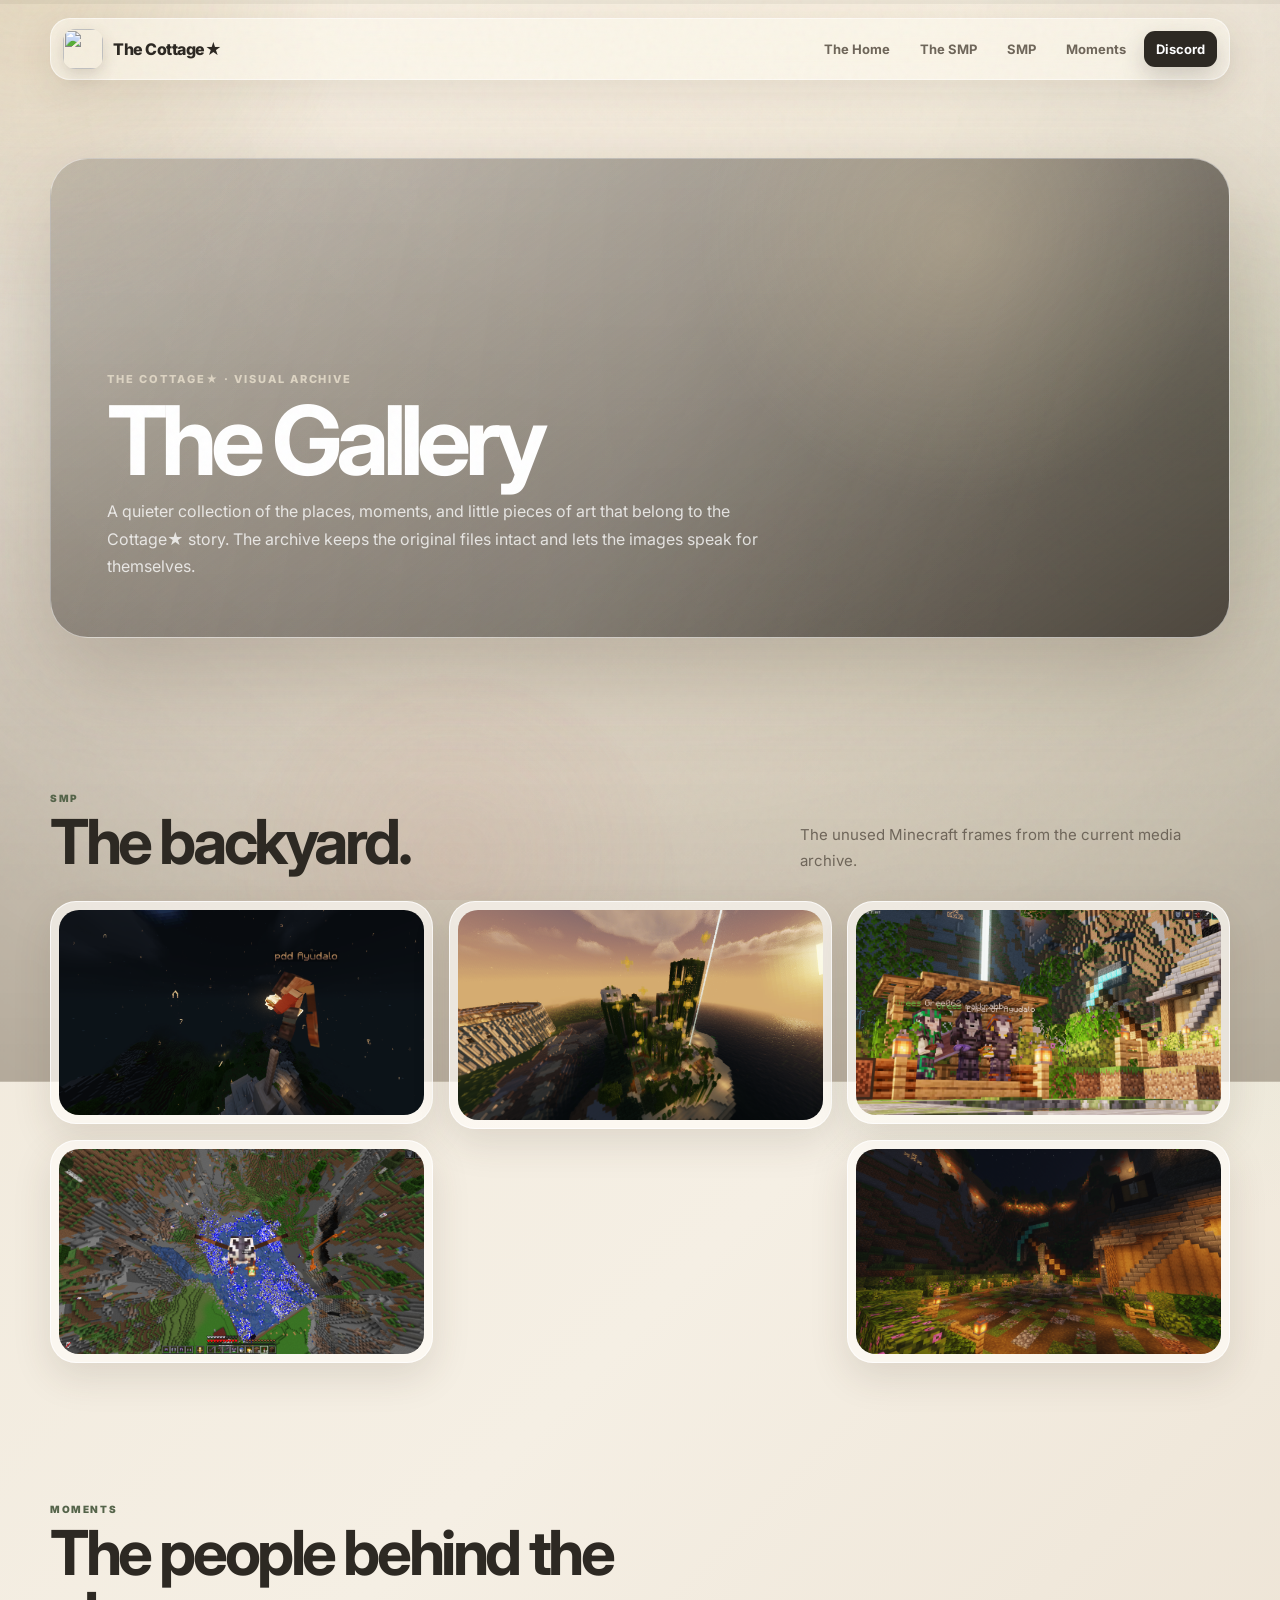
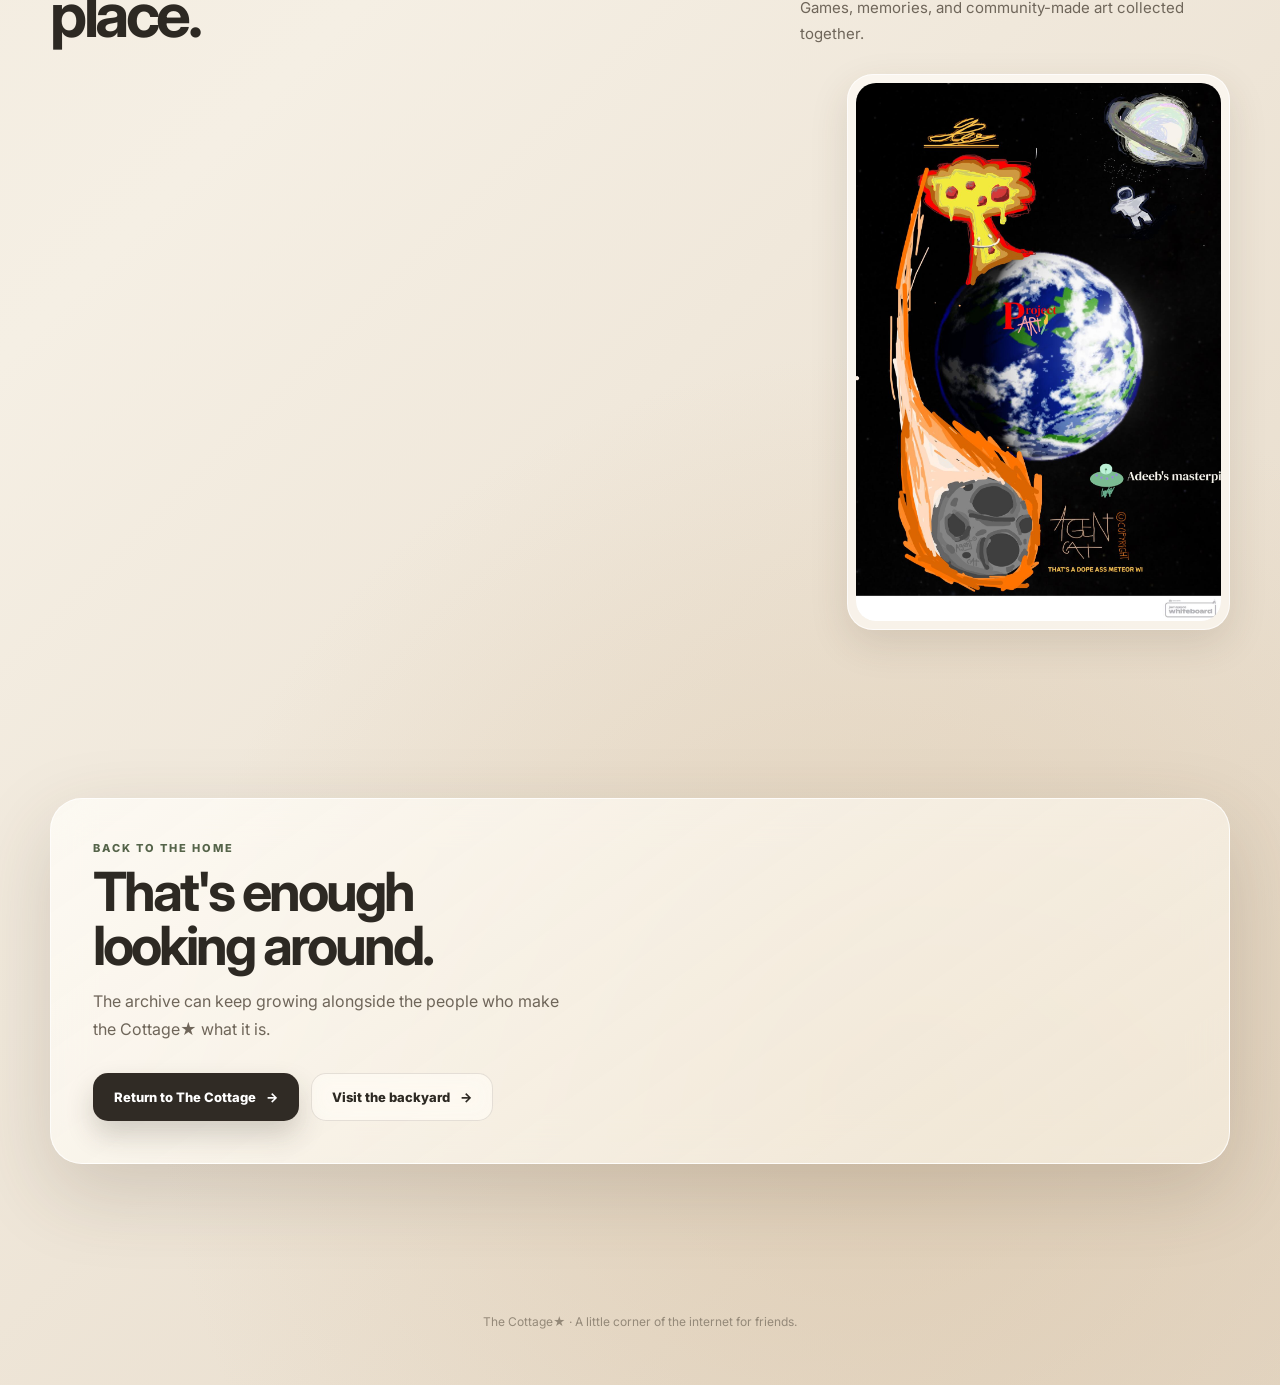
==== gallery.html @ bac999a3 "Add Cottage visual archive gallery page" ====
<!DOCTYPE html>
<html lang="en">
<head>
<meta charset="UTF-8">
<meta name="viewport" content="width=device-width, initial-scale=1.0">
<meta name="description" content="The Cottage★ Gallery — screenshots, moments, and art from the community.">
<meta name="theme-color" content="#efe7d7">
<meta property="og:title" content="The Cottage★ Gallery">
<meta property="og:description" content="A visual archive of the Cottage★ community and its backyard.">
<meta property="og:image" content="IMG_8048-modified.png">
<title>The Cottage★ — Gallery</title>
<link rel="icon" type="image/png" href="IMG_8048-modified.png">
<link rel="preconnect" href="https://fonts.googleapis.com">
<link rel="preconnect" href="https://fonts.gstatic.com" crossorigin>
<link href="https://fonts.googleapis.com/css2?family=Inter:wght@400;500;600;700;800&display=swap" rel="stylesheet">
<link rel="stylesheet" href="cottage.css">
</head>
<body>
<div class="page-bg" aria-hidden="true"></div>
<div class="orb-layer" aria-hidden="true"><div class="orb one"></div><div class="orb two"></div><div class="orb three"></div></div>
<div class="cursor-glow" aria-hidden="true"></div>
<div class="progress" aria-hidden="true"><span></span></div>

<div class="shell">
  <nav class="topnav reveal" style="--delay:40ms">
    <a class="brand-mini" href="index.html"><img src="IMG_8048-modified.png" alt=""><span>The Cottage★</span></a>
    <div class="navlinks">
      <a href="index.html">The Home</a>
      <a href="smp.html">The SMP</a>
      <a href="#smp-gallery">SMP</a>
      <a href="#moments-gallery">Moments</a>
      <a href="https://the-cottage.onrender.com/" class="nav-pill">Discord</a>
    </div>
  </nav>

  <header class="gallery-page-hero">
    <div class="gallery-page-hero-card reveal">
      <div class="eyebrow" style="color:#ddd4c3">The Cottage★ · Visual archive</div>
      <h1>The Gallery</h1>
      <p>A quieter collection of the places, moments, and little pieces of art that belong to the Cottage★ story. The archive keeps the original files intact and lets the images speak for themselves.</p>
    </div>
  </header>

  <section class="section archive-section" id="smp-gallery">
    <div class="section-head reveal">
      <div><div class="archive-kicker">SMP</div><h2>The backyard.</h2></div>
      <p class="section-intro">The unused Minecraft frames from the current media archive.</p>
    </div>
    <div class="archive-grid">
      <figure class="archive-card reveal"><img class="gallery-photo" src="Media/SMP%202.png" alt="The Cottage★ SMP — SMP 2" loading="lazy"></figure>
      <figure class="archive-card reveal"><img class="gallery-photo" src="Media/SMP%205.png" alt="The Cottage★ SMP — SMP 5" loading="lazy"></figure>
      <figure class="archive-card reveal"><img class="gallery-photo" src="Media/SMP%206.png" alt="The Cottage★ SMP — SMP 6" loading="lazy"></figure>
      <figure class="archive-card reveal"><img class="gallery-photo" src="Media/SMP%207.png" alt="The Cottage★ SMP — SMP 7" loading="lazy"></figure>
      <figure class="archive-card reveal"><img class="gallery-photo" src="Media/SMP%208.png" alt="The Cottage★ SMP — SMP 8" loading="lazy"></figure>
    </div>
  </section>

  <section class="section archive-section" id="moments-gallery">
    <div class="section-head reveal">
      <div><div class="archive-kicker">Moments</div><h2>The people behind the place.</h2></div>
      <p class="section-intro">Games, memories, and community-made art collected together.</p>
    </div>
    <div class="archive-grid">
      <figure class="archive-card reveal"><img class="gallery-photo" src="Media/Moment%201.png" alt="The Cottage★ — Moment 1" loading="lazy"></figure>
      <figure class="archive-card reveal"><img class="gallery-photo" src="Media/Roblox%20Moment%202.jpg" alt="The Cottage★ — Roblox Moment 2" loading="lazy"></figure>
      <figure class="archive-card reveal"><img class="gallery-photo" src="Media/Gartic%20Phone%20Art%201.jpg" alt="The Cottage★ — Gartic Phone Art 1" loading="lazy"></figure>
    </div>
  </section>

  <section class="section" style="padding-top:58px">
    <div class="paper invite-card reveal">
      <div class="invite-copy">
        <div class="eyebrow">Back to the home</div>
        <h2>That's enough looking around.</h2>
        <p>The archive can keep growing alongside the people who make the Cottage★ what it is.</p>
        <div class="hero-actions" style="justify-content:flex-start">
          <a class="btn primary" href="index.html">Return to The Cottage <span class="arrow">→</span></a>
          <a class="btn secondary" href="smp.html">Visit the backyard <span class="arrow">→</span></a>
        </div>
      </div>
    </div>
  </section>

  <footer class="footer">The Cottage★ · A little corner of the internet for friends.</footer>
  <div class="entrance-screen" aria-hidden="true"><div class="entrance-mark"><img src="IMG_8048-modified.png" alt=""><span>The Cottage★</span><small>come inside</small></div></div>
  <div class="offline-banner" role="status" aria-live="polite"><span class="offline-dot"></span><span>You appear to be offline. Some live pieces may be unavailable.</span></div>
</div>
<script src="cottage.js"></script>
</body>
</html>
---- cottage.css ----
/* The Cottage★ — warm visual system */
:root{
  --bg:#efe7d7;--paper:rgba(255,251,243,.78);--paper-strong:rgba(255,253,248,.92);
  --ink:#2d2923;--muted:#6f665a;--soft:#948979;--sage:#7f936f;--sage-dark:#55644a;
  --gold:#c9a968;--rose:#c78f82;--line:rgba(73,61,48,.14);
  --shadow:0 28px 80px rgba(72,57,38,.18);--shadow-soft:0 14px 38px rgba(72,57,38,.13);
  --ease:cubic-bezier(.16,1,.3,1);
}
*{box-sizing:border-box}html{scroll-behavior:smooth}
body{margin:0;min-height:100vh;overflow-x:hidden;font-family:Inter,ui-sans-serif,system-ui,-apple-system,BlinkMacSystemFont,"Segoe UI",sans-serif;color:var(--ink);
background:radial-gradient(circle at 8% 12%,rgba(255,255,255,.82),transparent 26%),radial-gradient(circle at 88% 20%,rgba(205,220,189,.58),transparent 24%),radial-gradient(circle at 70% 90%,rgba(214,191,160,.5),transparent 26%),linear-gradient(135deg,#eee6d7,#f5efe4 46%,#e4d7c5)}
body::before{content:"";position:fixed;inset:0;pointer-events:none;z-index:50;opacity:.2;background-image:url("data:image/svg+xml,%3Csvg viewBox='0 0 160 160' xmlns='http://www.w3.org/2000/svg'%3E%3Cfilter id='n'%3E%3CfeTurbulence type='fractalNoise' baseFrequency='.85' numOctaves='4' stitchTiles='stitch'/%3E%3C/filter%3E%3Crect width='100%25' height='100%25' filter='url(%23n)' opacity='.18'/%3E%3C/svg%3E");mix-blend-mode:multiply}
a{color:inherit}.page-bg{position:fixed;inset:-15%;z-index:-4;pointer-events:none;background:linear-gradient(rgba(246,240,229,.60),rgba(236,225,207,.74)),url("2C58F125-5521-4799-A848-55533DF42A82.gif") center/cover no-repeat;filter:saturate(.72) sepia(.12);transform:scale(1.08);animation:heroDrift 22s ease-in-out infinite alternate}
.page-bg::after{content:"";position:absolute;inset:0;background:radial-gradient(circle at 50% 12%,transparent 0 22%,rgba(36,30,24,.08) 52%,rgba(36,30,24,.32) 100%),linear-gradient(180deg,rgba(249,243,233,.12),rgba(215,199,176,.42))}
.orb-layer{position:fixed;inset:0;z-index:-2;pointer-events:none;overflow:hidden}.orb{position:absolute;border-radius:50%;filter:blur(2px);opacity:.46;mix-blend-mode:multiply}.orb.one{width:34rem;height:34rem;top:-14rem;left:-11rem;background:radial-gradient(circle at 38% 38%,rgba(201,169,104,.48),transparent 68%);animation:orbOne 17s ease-in-out infinite}.orb.two{width:30rem;height:30rem;right:-10rem;top:20%;background:radial-gradient(circle at 50% 50%,rgba(127,147,111,.42),transparent 69%);animation:orbTwo 20s ease-in-out infinite}.orb.three{width:28rem;height:28rem;left:18%;bottom:-14rem;background:radial-gradient(circle at 50% 40%,rgba(199,143,130,.30),transparent 70%);animation:orbThree 23s ease-in-out infinite}
.progress{position:fixed;top:0;left:0;right:0;height:4px;z-index:100;background:rgba(63,51,39,.06)}.progress span{display:block;width:0;height:100%;border-radius:999px;background:linear-gradient(90deg,var(--sage),var(--gold),var(--rose));box-shadow:0 0 18px rgba(127,147,111,.45)}
.shell{width:min(1180px,calc(100% - 36px));margin:0 auto}.topnav{position:sticky;top:14px;z-index:40;margin-top:18px;display:flex;align-items:center;justify-content:space-between;gap:16px;padding:10px 12px;border:1px solid rgba(255,255,255,.55);border-radius:20px;background:rgba(252,248,239,.62);backdrop-filter:blur(22px) saturate(1.2);box-shadow:0 12px 40px rgba(74,58,40,.11)}
.brand-mini{display:inline-flex;align-items:center;gap:10px;text-decoration:none;font-weight:800;letter-spacing:-.03em}.brand-mini img{width:40px;height:40px;border-radius:12px;object-fit:cover;box-shadow:0 6px 16px rgba(58,44,31,.16)}.navlinks{display:flex;align-items:center;gap:6px}.navlinks a{text-decoration:none;font-size:13px;font-weight:700;color:var(--muted);padding:10px 12px;border-radius:11px;transition:transform .35s var(--ease),color .35s var(--ease),background .35s var(--ease)}.navlinks a:hover{transform:translateY(-2px);color:var(--ink);background:rgba(255,255,255,.52)}.nav-pill{background:var(--ink)!important;color:#fff!important;box-shadow:0 10px 24px rgba(45,41,35,.2)}
.hero{position:relative;min-height:calc(100vh - 100px);display:grid;place-items:center;padding:88px 0 120px}.hero-inner{width:min(920px,100%);text-align:center}.hero-kicker{display:inline-flex;align-items:center;gap:8px;padding:8px 12px;border:1px solid rgba(92,75,56,.13);border-radius:999px;background:rgba(255,252,245,.48);backdrop-filter:blur(12px);color:var(--muted);font-size:11px;font-weight:800;letter-spacing:.16em;text-transform:uppercase;box-shadow:0 10px 26px rgba(80,63,44,.08)}.hero-kicker::before{content:"";width:7px;height:7px;border-radius:50%;background:var(--sage);box-shadow:0 0 0 5px rgba(127,147,111,.13),0 0 18px rgba(127,147,111,.48);animation:pulseDot 2.8s ease-in-out infinite}
.hero-logo{position:relative;width:132px;height:132px;margin:26px auto 24px}.hero-logo::before{content:"";position:absolute;inset:-18px;border-radius:42px;background:radial-gradient(circle,rgba(255,255,255,.78),rgba(255,255,255,0) 66%);animation:halo 5s ease-in-out infinite}.hero-logo img{position:relative;z-index:1;width:100%;height:100%;object-fit:cover;border-radius:34px;border:1px solid rgba(255,255,255,.8);box-shadow:0 28px 55px rgba(70,54,37,.18),0 0 60px rgba(255,255,255,.36);animation:logoBreath 5.5s ease-in-out infinite}
.hero h1{margin:0;font-size:clamp(58px,10vw,108px);line-height:.93;letter-spacing:-.075em;font-weight:800}.hero h1 span{display:inline-block;background:linear-gradient(135deg,#27231f 10%,#5f6f52 48%,#b38d55 82%);-webkit-background-clip:text;background-clip:text;color:transparent;filter:drop-shadow(0 8px 22px rgba(68,53,35,.10))}
.hero-copy{max-width:720px;margin:28px auto 0;color:var(--muted);font-size:clamp(16px,2vw,20px);line-height:1.75}.hero-copy strong{color:var(--ink)}.hero-actions{display:flex;justify-content:center;flex-wrap:wrap;gap:12px;margin-top:30px}.btn{position:relative;display:inline-flex;align-items:center;justify-content:center;gap:10px;min-height:48px;padding:0 20px;border:1px solid rgba(63,51,39,.13);border-radius:15px;text-decoration:none;font-size:13px;font-weight:800;overflow:hidden;isolation:isolate;transition:transform .42s var(--ease),box-shadow .42s var(--ease),background .42s var(--ease)}.btn::before{content:"";position:absolute;inset:-2px;z-index:-2;background:linear-gradient(110deg,transparent 18%,rgba(255,255,255,.75) 48%,transparent 76%);transform:translateX(-130%)}.btn:hover::before{animation:buttonSweep .9s var(--ease) forwards}.btn:hover{transform:translateY(-5px) rotateX(2deg);box-shadow:0 18px 36px rgba(61,48,34,.18)}.btn.primary{background:#302b25;color:#fff;box-shadow:0 14px 28px rgba(48,43,37,.20)}.btn.secondary{background:rgba(255,252,244,.58);color:var(--ink);backdrop-filter:blur(10px)}.btn .arrow{transition:transform .35s var(--ease)}.btn:hover .arrow{transform:translateX(5px)}.hero-note{margin-top:18px;font-size:12px;color:var(--soft)}
.section{position:relative;padding:110px 0}.section-head{display:flex;justify-content:space-between;gap:30px;align-items:end;margin-bottom:34px}.eyebrow{font-size:11px;letter-spacing:.18em;text-transform:uppercase;font-weight:800;color:var(--sage-dark);margin-bottom:10px}.section h2{margin:0;font-size:clamp(34px,6vw,62px);line-height:1;letter-spacing:-.055em}.section-intro{max-width:430px;color:var(--muted);line-height:1.7;font-size:15px;margin:0}
.paper{background:linear-gradient(145deg,rgba(255,253,248,.78),rgba(247,240,226,.68));border:1px solid rgba(255,255,255,.8);box-shadow:var(--shadow);backdrop-filter:blur(20px) saturate(1.08);border-radius:32px}.story-card{position:relative;padding:48px;overflow:hidden}.story-card::before{content:"";position:absolute;width:220px;height:220px;right:-90px;top:-90px;border-radius:50%;background:radial-gradient(circle,rgba(201,169,104,.24),transparent 72%);animation:storyGlow 8s ease-in-out infinite}.story-grid{display:grid;grid-template-columns:1.15fr .85fr;gap:26px;align-items:stretch}.story-copy p{color:var(--muted);font-size:16px;line-height:1.85;margin:0 0 18px}.story-copy p:last-child{margin-bottom:0}.pullquote{display:flex;align-items:flex-end;padding:28px;border-radius:24px;min-height:280px;background:linear-gradient(145deg,rgba(61,53,44,.90),rgba(86,101,73,.86));color:#fff;box-shadow:0 20px 50px rgba(50,42,33,.18);overflow:hidden;position:relative}.pullquote::before{content:"“";position:absolute;top:-28px;right:14px;font-family:Georgia,serif;font-size:190px;line-height:1;opacity:.08}.pullquote strong{display:block;max-width:360px;font-size:clamp(24px,3vw,36px);line-height:1.1;letter-spacing:-.04em}
.activity-grid{display:grid;grid-template-columns:repeat(4,1fr);gap:14px}.activity{min-height:220px;padding:24px;border-radius:24px;background:rgba(255,252,245,.58);border:1px solid rgba(255,255,255,.75);box-shadow:var(--shadow-soft);transform-style:preserve-3d;transition:transform .55s var(--ease),box-shadow .55s var(--ease),background .55s var(--ease)}.activity:hover{transform:translateY(-10px) rotateX(3deg) rotateY(-3deg);box-shadow:0 28px 55px rgba(71,56,38,.17);background:rgba(255,253,248,.82)}.activity-icon{width:46px;height:46px;display:grid;place-items:center;border-radius:15px;background:linear-gradient(145deg,#f7eee1,#dfe8d8);border:1px solid rgba(255,255,255,.8);box-shadow:0 10px 22px rgba(79,62,42,.11);font-size:18px}.activity h3{margin:24px 0 8px;font-size:18px}.activity p{margin:0;color:var(--muted);line-height:1.65;font-size:13px}
.backyard-card{position:relative;min-height:580px;padding:64px;display:grid;align-items:end;border-radius:36px;background:linear-gradient(180deg,rgba(48,43,37,.04),rgba(48,43,37,.75)),linear-gradient(120deg,rgba(255,247,233,.12),rgba(152,174,129,.26)),url("2C58F125-5521-4799-A848-55533DF42A82.gif") center/cover;border:1px solid rgba(255,255,255,.65);box-shadow:0 30px 90px rgba(57,44,31,.25);color:#fff;isolation:isolate}.backyard-card::after{content:"";position:absolute;inset:0;z-index:-1;background:radial-gradient(circle at 76% 20%,rgba(255,231,178,.36),transparent 20%),linear-gradient(180deg,transparent 15%,rgba(31,28,23,.78) 90%)}.backyard-content{max-width:680px}.backyard-badge{display:inline-block;padding:8px 11px;border-radius:999px;background:rgba(255,255,255,.13);border:1px solid rgba(255,255,255,.22);backdrop-filter:blur(10px);font-size:10px;font-weight:800;letter-spacing:.15em;text-transform:uppercase}.backyard h2{margin:18px 0 16px;color:#fff}.backyard p{margin:0;color:rgba(255,255,255,.78);max-width:650px;line-height:1.75}.backyard .btn.secondary{background:rgba(255,255,255,.12);color:#fff;border-color:rgba(255,255,255,.20)}
.invite-card{padding:42px;display:grid;grid-template-columns:.9fr 1.1fr;gap:34px;align-items:center}.invite-copy h2{margin:0 0 14px;font-size:clamp(32px,5vw,54px);letter-spacing:-.055em}.invite-copy p{margin:0;color:var(--muted);line-height:1.75}.widget-frame{padding:10px;border-radius:28px;background:rgba(49,43,36,.07);border:1px solid rgba(49,43,36,.08)}.widget-frame iframe{display:block;width:100%;height:440px;border:0;border-radius:20px}
.footer{padding:40px 0 56px;text-align:center;color:var(--soft);font-size:12px}.footer strong{color:var(--ink)}
.smp-hero{min-height:78vh;padding:86px 0 70px;display:grid;place-items:center}.smp-hero-card{position:relative;width:100%;min-height:650px;padding:62px;border-radius:40px;overflow:hidden;color:#fff;display:grid;align-items:end;background:linear-gradient(140deg,rgba(44,38,30,.18),rgba(44,38,30,.82)),url("2C58F125-5521-4799-A848-55533DF42A82.gif") center/cover;box-shadow:0 34px 100px rgba(57,44,31,.27);border:1px solid rgba(255,255,255,.50)}.smp-hero-card::before{content:"";position:absolute;inset:-30%;background:conic-gradient(from 0deg,transparent,rgba(255,255,255,.12),transparent 24%,rgba(198,169,109,.12),transparent 44%);animation:slowSpin 24s linear infinite}.smp-hero-card>*{position:relative}.smp-hero-title{max-width:760px}.smp-hero-title .eyebrow{color:#ddd4c3}.smp-hero-title h1{font-size:clamp(54px,9vw,104px);line-height:.92;letter-spacing:-.07em;margin:0 0 20px}.smp-hero-title p{max-width:650px;color:rgba(255,255,255,.80);font-size:17px;line-height:1.72;margin:0}.smp-facts{display:grid;grid-template-columns:repeat(4,1fr);gap:12px;margin-top:26px}.fact{padding:17px;border-radius:18px;background:rgba(255,255,255,.10);border:1px solid rgba(255,255,255,.16);backdrop-filter:blur(12px)}.fact span{display:block;color:rgba(255,255,255,.60);font-size:10px;text-transform:uppercase;letter-spacing:.12em;font-weight:800;margin-bottom:7px}.fact strong{font-size:13px}
.feature-showcase{display:grid;grid-template-columns:repeat(12,1fr);gap:14px}.feature-card{position:relative;min-height:210px;padding:24px;border-radius:24px;background:linear-gradient(145deg,rgba(255,253,248,.74),rgba(246,237,222,.58));border:1px solid rgba(255,255,255,.82);box-shadow:var(--shadow-soft);overflow:hidden;transition:transform .55s var(--ease),box-shadow .55s var(--ease),background .55s var(--ease)}.feature-card:nth-child(1),.feature-card:nth-child(6),.feature-card:nth-child(11){grid-column:span 7}.feature-card:nth-child(2),.feature-card:nth-child(3),.feature-card:nth-child(4),.feature-card:nth-child(5),.feature-card:nth-child(7),.feature-card:nth-child(8),.feature-card:nth-child(9),.feature-card:nth-child(10),.feature-card:nth-child(12),.feature-card:nth-child(13),.feature-card:nth-child(14),.feature-card:nth-child(15),.feature-card:nth-child(16){grid-column:span 5}.feature-card:hover{transform:translateY(-8px) scale(1.012);box-shadow:0 24px 60px rgba(71,56,38,.15);background:rgba(255,253,249,.90)}.feature-card::after{content:"";position:absolute;width:130px;height:130px;right:-42px;bottom:-48px;border-radius:50%;background:radial-gradient(circle,rgba(127,147,111,.18),transparent 70%);transition:transform .7s var(--ease)}.feature-card:hover::after{transform:scale(1.45)}.feature-card .tag{display:inline-flex;padding:6px 8px;border-radius:999px;background:rgba(127,147,111,.10);color:var(--sage-dark);font-size:9px;letter-spacing:.13em;text-transform:uppercase;font-weight:800}.feature-card h3{margin:18px 0 8px;font-size:19px}.feature-card p{margin:0;color:var(--muted);line-height:1.7;font-size:13px}.feature-card p+p{margin-top:10px}.code{display:inline-block;padding:4px 7px;border-radius:7px;background:rgba(48,43,37,.07);color:var(--ink);font-family:ui-monospace,SFMono-Regular,Consolas,monospace;font-size:11px}
.rules{padding:42px}.rules-list{display:grid;grid-template-columns:1fr 1fr;gap:12px;margin-top:24px}.rule{padding:20px;border-radius:20px;background:rgba(255,252,245,.52);border:1px solid rgba(255,255,255,.72)}.rule strong{display:block;font-size:14px;margin-bottom:8px}.rule p{margin:0;color:var(--muted);font-size:13px;line-height:1.7}.notice{padding:18px 20px;margin-top:20px;border-radius:18px;color:var(--muted);background:rgba(127,147,111,.08);border:1px solid rgba(127,147,111,.13);line-height:1.7;font-size:13px}
.reveal{opacity:0;transform:translateY(40px) scale(.985);transition:opacity .9s var(--ease),transform .9s var(--ease);transition-delay:var(--delay,0ms)}.reveal.in{opacity:1;transform:none}.reveal-left{opacity:0;transform:translateX(-44px);transition:opacity .9s var(--ease),transform .9s var(--ease);transition-delay:var(--delay,0ms)}.reveal-left.in{opacity:1;transform:none}.reveal-right{opacity:0;transform:translateX(44px);transition:opacity .9s var(--ease),transform .9s var(--ease);transition-delay:var(--delay,0ms)}.reveal-right.in{opacity:1;transform:none}
[data-tilt]{transform-style:preserve-3d;will-change:transform}[data-tilt]>*{transform:translateZ(18px)}.cursor-glow{position:fixed;left:0;top:0;width:280px;height:280px;margin:-140px 0 0 -140px;border-radius:50%;pointer-events:none;z-index:60;opacity:0;background:radial-gradient(circle,rgba(255,255,255,.34),rgba(255,255,255,0) 70%);mix-blend-mode:screen;transition:opacity .3s ease}.cursor-glow.on{opacity:.75}
@keyframes heroDrift{from{transform:scale(1.08) translate3d(-.8%,0,0)}to{transform:scale(1.12) translate3d(.8%,-.8%,0)}}@keyframes orbOne{0%,100%{transform:translate3d(0,0,0)}50%{transform:translate3d(60px,35px,0) scale(1.08)}}@keyframes orbTwo{0%,100%{transform:translate3d(0,0,0)}50%{transform:translate3d(-45px,-30px,0) scale(1.05)}}@keyframes orbThree{0%,100%{transform:translate3d(0,0,0)}50%{transform:translate3d(35px,-50px,0) scale(1.06)}}@keyframes pulseDot{0%,100%{box-shadow:0 0 0 5px rgba(127,147,111,.13),0 0 16px rgba(127,147,111,.40)}50%{box-shadow:0 0 0 9px rgba(127,147,111,.07),0 0 28px rgba(127,147,111,.58)}}@keyframes halo{0%,100%{transform:scale(.95);opacity:.65}50%{transform:scale(1.12);opacity:1}}@keyframes logoBreath{0%,100%{transform:translateY(0) rotate(-1deg)}50%{transform:translateY(-8px) rotate(1deg)}}@keyframes buttonSweep{to{transform:translateX(340%)}}@keyframes storyGlow{0%,100%{transform:scale(1);opacity:.65}50%{transform:scale(1.24);opacity:1}}@keyframes slowSpin{to{transform:rotate(360deg)}}
@media(max-width:980px){.activity-grid{grid-template-columns:1fr 1fr}.story-grid,.invite-card{grid-template-columns:1fr}.feature-card:nth-child(n){grid-column:span 6}}
@media(max-width:700px){.shell{width:min(100% - 22px,1180px)}.topnav{top:8px;border-radius:16px}.navlinks a:not(.nav-pill){display:none}.hero{min-height:auto;padding:76px 0 90px}.hero h1{font-size:clamp(52px,16vw,82px)}.hero-logo{width:106px;height:106px}.section{padding:78px 0}.section-head{display:block}.section-intro{margin-top:14px}.story-card,.backyard-card,.invite-card,.rules{padding:26px}.activity-grid{grid-template-columns:1fr}.activity{min-height:180px}.backyard-card{min-height:520px}.smp-hero{padding:46px 0}.smp-hero-card{min-height:570px;padding:28px}.smp-facts{grid-template-columns:1fr 1fr}.feature-card:nth-child(n){grid-column:span 12}.rules-list{grid-template-columns:1fr}.widget-frame iframe{height:480px}.cursor-glow{display:none}}
@media(prefers-reduced-motion:reduce){html{scroll-behavior:auto}*,*::before,*::after{animation-duration:.01ms!important;animation-iteration-count:1!important;transition-duration:.01ms!important}.reveal,.reveal-left,.reveal-right{opacity:1;transform:none}}


/* Deeper Home section */
.home-section{padding-top:120px;padding-bottom:70px}
.story-deep{padding:52px;overflow:hidden}
.story-copy-deep{position:relative;z-index:2}
.story-label{display:inline-flex;align-items:center;gap:10px;margin-bottom:18px;color:var(--sage-dark);font-size:11px;font-weight:800;letter-spacing:.16em;text-transform:uppercase}
.story-label::before{content:"";width:28px;height:1px;background:linear-gradient(90deg,var(--gold),transparent)}
.story-copy-deep p{max-width:680px}
.story-emphasis{
  margin-top:30px;padding:20px 22px;border-left:2px solid var(--gold);
  background:linear-gradient(90deg,rgba(201,169,104,.10),transparent);
  border-radius:0 16px 16px 0;
}
.story-emphasis span{display:block;color:var(--soft);font-size:9px;font-weight:800;letter-spacing:.16em;margin-bottom:7px}
.story-emphasis strong{display:block;font-size:clamp(19px,2.5vw,28px);line-height:1.2;letter-spacing:-.03em}

.home-map{
  position:relative;min-height:430px;border-radius:30px;overflow:hidden;
  background:radial-gradient(circle at 50% 50%,rgba(255,255,255,.78),rgba(239,231,215,.24) 48%,rgba(127,147,111,.08) 100%);
  border:1px solid rgba(255,255,255,.74);
  box-shadow:inset 0 0 70px rgba(127,147,111,.06);
}
.home-map::before{
  content:"";position:absolute;inset:18px;border-radius:24px;
  border:1px dashed rgba(91,77,59,.10);
  animation:mapPulse 5.5s ease-in-out infinite;
}
.home-map-ring{position:absolute;left:50%;top:50%;border:1px solid rgba(127,147,111,.18);border-radius:50%;transform:translate(-50%,-50%)}
.ring-one{width:210px;height:210px;animation:ringSpin 18s linear infinite}
.ring-two{width:320px;height:320px;border-color:rgba(201,169,104,.16);animation:ringSpinReverse 26s linear infinite}
.home-core,.home-node{
  position:absolute;display:grid;place-items:center;text-align:center;border-radius:50%;
  border:1px solid rgba(255,255,255,.85);backdrop-filter:blur(12px);
  box-shadow:0 18px 38px rgba(71,56,38,.12);
}
.home-core{left:50%;top:50%;width:142px;height:142px;transform:translate(-50%,-50%);background:linear-gradient(145deg,rgba(61,53,44,.94),rgba(86,101,73,.90));color:#fff;z-index:3;animation:coreFloat 5s ease-in-out infinite}
.home-core span{font-size:16px;font-weight:800;letter-spacing:-.03em}.home-core small,.home-node small{font-size:9px;letter-spacing:.10em;text-transform:uppercase;opacity:.68}
.home-node{width:102px;height:102px;padding:12px;z-index:4;background:rgba(255,253,248,.80);color:var(--ink);animation:nodeFloat 5.5s ease-in-out infinite}
.home-node span{font-size:12px;font-weight:800}.home-node small{color:var(--soft)}
.node-people{left:9%;top:19%;animation-delay:-1.2s}.node-friends{right:9%;top:20%;animation-delay:-2.8s}.node-shared{left:50%;bottom:6%;transform:translateX(-50%);animation-delay:-4s}
.home-orbit-dot{position:absolute;left:50%;top:8%;width:8px;height:8px;border-radius:50%;background:var(--gold);box-shadow:0 0 0 7px rgba(201,169,104,.10),0 0 22px rgba(201,169,104,.45);animation:orbitDot 12s linear infinite;transform-origin:0 208px}

.home-transition{
  position:relative;height:170px;display:flex;align-items:center;justify-content:center;
  overflow:hidden;
}
.transition-line{
  position:absolute;left:10%;right:10%;top:50%;height:1px;
  background:linear-gradient(90deg,transparent,rgba(127,147,111,.0) 12%,rgba(127,147,111,.38) 45%,rgba(201,169,104,.38) 55%,transparent 88%);
  transform:scaleX(.15);transform-origin:center;opacity:.0;
  transition:transform 1.4s var(--ease),opacity 1.1s var(--ease);
}
.home-transition.in .transition-line{transform:scaleX(1);opacity:1}
.transition-dot{position:absolute;top:calc(50% - 4px);width:8px;height:8px;border-radius:50%;background:var(--sage);opacity:.0;box-shadow:0 0 0 6px rgba(127,147,111,.10)}
.home-transition.in .transition-dot{animation:transitionDot 1.8s var(--ease) forwards}
.dot-a{left:25%;animation-delay:.15s}.dot-b{left:50%;background:var(--gold);animation-delay:.35s}.dot-c{left:75%;background:var(--rose);animation-delay:.55s}
.transition-label{
  position:relative;padding:9px 14px;border-radius:999px;
  background:rgba(255,252,245,.68);border:1px solid rgba(255,255,255,.74);
  backdrop-filter:blur(12px);color:var(--soft);font-size:10px;font-weight:800;letter-spacing:.10em;text-transform:uppercase;
  opacity:0;transform:translateY(10px) scale(.96);transition:opacity .8s var(--ease) .7s,transform .8s var(--ease) .7s;
}
.home-transition.in .transition-label{opacity:1;transform:none}

.life-section{padding-top:70px}

@keyframes mapPulse{0%,100%{opacity:.45;transform:scale(.985)}50%{opacity:1;transform:scale(1)}}
@keyframes ringSpin{to{transform:translate(-50%,-50%) rotate(360deg)}}
@keyframes ringSpinReverse{to{transform:translate(-50%,-50%) rotate(-360deg)}}
@keyframes coreFloat{0%,100%{transform:translate(-50%,-50%) translateY(0)}50%{transform:translate(-50%,-50%) translateY(-7px)}}
@keyframes nodeFloat{0%,100%{translate:0 0}50%{translate:0 -8px}}
@keyframes orbitDot{from{transform:rotate(0deg) translateY(0)}to{transform:rotate(360deg) translateY(0)}}
@keyframes transitionDot{0%{opacity:0;transform:scale(.4)}40%,80%{opacity:1;transform:scale(1)}100%{opacity:0;transform:scale(.65)}}

@media(max-width:980px){
  .story-deep{padding:36px}.home-map{min-height:360px}
}
@media(max-width:700px){
  .home-section{padding-bottom:30px}.story-deep{padding:24px}.home-map{min-height:340px;margin-top:8px}
  .node-people{left:5%;top:14%}.node-friends{right:5%;top:14%}.node-shared{bottom:5%}
  .home-core{width:122px;height:122px}.ring-one{width:180px;height:180px}.ring-two{width:270px;height:270px}
  .home-transition{height:130px}.transition-line{left:4%;right:4%}.transition-label{font-size:8px;letter-spacing:.07em;text-align:center}
}


/* Feature directory */
.feature-directory{display:grid;gap:34px}
.feature-group{
  padding:28px;border-radius:30px;
  background:rgba(255,252,245,.38);
  border:1px solid rgba(255,255,255,.56);
  box-shadow:0 18px 50px rgba(72,57,38,.08);
  overflow:hidden;
}
.feature-group-head{display:flex;align-items:flex-start;gap:16px;margin-bottom:20px}
.feature-group-index{
  display:grid;place-items:center;flex:0 0 42px;width:42px;height:42px;border-radius:14px;
  background:linear-gradient(145deg,rgba(127,147,111,.16),rgba(201,169,104,.13));
  color:var(--sage-dark);font-size:11px;font-weight:900;letter-spacing:.08em;
  border:1px solid rgba(255,255,255,.72);
}
.feature-group-kicker{color:var(--sage-dark);font-size:10px;font-weight:900;letter-spacing:.15em;text-transform:uppercase;margin-bottom:4px}
.feature-group-head h3{margin:0;font-size:22px;letter-spacing:-.03em}
.feature-group .feature-showcase{grid-template-columns:repeat(12,1fr)}
.feature-group .feature-card{grid-column:span 6!important;min-height:190px}
.feature-group .feature-card:only-child{grid-column:span 12!important}
.feature-group .feature-card:nth-child(3):last-child{grid-column:span 6!important}
.bot-section{padding-top:70px}
.bot-showcase{
  position:relative;padding:36px;overflow:hidden;
  background:linear-gradient(145deg,rgba(255,253,248,.84),rgba(239,232,217,.70));
}
.bot-showcase::before{
  content:"";position:absolute;width:340px;height:340px;right:-130px;top:-160px;border-radius:50%;
  background:radial-gradient(circle,rgba(127,147,111,.20),transparent 70%);
  animation:storyGlow 9s ease-in-out infinite;
}
.bot-intro{position:relative;z-index:2;display:flex;align-items:center;gap:20px;margin-bottom:28px}
.bot-avatar{
  flex:0 0 72px;width:72px;height:72px;display:grid;place-items:center;border-radius:22px;
  background:linear-gradient(145deg,#302b25,#647457);color:#fff;font-size:28px;font-weight:900;
  box-shadow:0 18px 34px rgba(52,44,36,.18);animation:botFloat 5s ease-in-out infinite;
}
.bot-status{font-size:9px;font-weight:900;letter-spacing:.16em;color:var(--sage-dark);margin-bottom:7px}
.bot-intro h3{margin:0 0 7px;font-size:clamp(22px,3vw,32px);letter-spacing:-.04em}
.bot-intro p{margin:0;color:var(--muted);font-size:14px;line-height:1.7;max-width:720px}
.bot-feature-grid{position:relative;z-index:2;display:grid;grid-template-columns:repeat(5,1fr);gap:12px}
.bot-feature{
  min-height:190px;padding:20px;border-radius:20px;
  background:rgba(255,252,245,.56);border:1px solid rgba(255,255,255,.76);
  box-shadow:var(--shadow-soft);transition:transform .5s var(--ease),background .5s var(--ease),box-shadow .5s var(--ease)
}
.bot-feature:hover{transform:translateY(-8px);background:rgba(255,253,249,.88);box-shadow:0 24px 50px rgba(72,57,38,.14)}
.bot-command{display:inline-flex;padding:6px 8px;border-radius:8px;background:rgba(45,41,35,.07);font:800 10px ui-monospace,SFMono-Regular,Consolas,monospace;color:var(--ink)}
.bot-feature h4{margin:18px 0 7px;font-size:15px}.bot-feature p{margin:0;color:var(--muted);font-size:12.5px;line-height:1.65}
.backyard-card{overflow:hidden;clip-path:inset(0 round 36px)}
@keyframes botFloat{0%,100%{transform:translateY(0) rotate(-1deg)}50%{transform:translateY(-6px) rotate(1deg)}}
@media(max-width:980px){.bot-feature-grid{grid-template-columns:1fr 1fr}.feature-group .feature-card{grid-column:span 12!important}}
@media(max-width:700px){.bot-showcase{padding:24px}.bot-intro{align-items:flex-start}.bot-avatar{flex-basis:58px;width:58px;height:58px;border-radius:18px}.bot-feature-grid{grid-template-columns:1fr}.feature-group{padding:20px}.feature-group-head h3{font-size:19px}.backyard-card{clip-path:inset(0 round 28px)}}


/* Smoother motion pass */
:root{--motion-spring:cubic-bezier(.12,.88,.24,1);--motion-soft:cubic-bezier(.22,1,.36,1)}
html{scroll-padding-top:100px}
.reveal,.reveal-left,.reveal-right{
  filter:blur(8px);
  will-change:transform,opacity,filter;
}
.reveal.in,.reveal-left.in,.reveal-right.in{
  filter:blur(0);
}
.topnav{
  transition:background .6s var(--motion-soft),box-shadow .6s var(--motion-soft),transform .6s var(--motion-soft),border-color .6s var(--motion-soft);
}
.topnav.scrolled{
  background:rgba(255,250,241,.82);
  border-color:rgba(255,255,255,.9);
  box-shadow:0 18px 50px rgba(74,58,40,.16);
  transform:translateY(-2px);
}
.section-head .eyebrow{
  position:relative;
}
.section-head .eyebrow::after{
  content:"";
  display:block;
  width:0;
  height:1px;
  margin-top:7px;
  background:linear-gradient(90deg,var(--gold),transparent);
  transition:width .9s var(--motion-spring);
}
.section-head.in .eyebrow::after{width:54px}
.story-card,.activity,.bot-showcase,.backyard-card,.invite-card,.feature-group,.paper{
  transition:box-shadow .8s var(--motion-soft),border-color .8s var(--motion-soft),background .8s var(--motion-soft);
}
.story-card::after,.bot-showcase::after,.backyard-card::before,.invite-card::after{
  content:"";
  position:absolute;
  inset:0;
  pointer-events:none;
  border-radius:inherit;
  background:linear-gradient(110deg,transparent 0 42%,rgba(255,255,255,.24) 50%,transparent 58%);
  transform:translateX(-130%);
  opacity:.5;
}
.story-card:hover::after,.bot-showcase:hover::after,.invite-card:hover::after{
  animation:surfaceSweep 1.4s var(--motion-soft) forwards;
}
.activity::before,.bot-feature::before,.feature-card::before{
  content:"";
  position:absolute;
  inset:-1px;
  border-radius:inherit;
  pointer-events:none;
  background:linear-gradient(135deg,rgba(255,255,255,.55),transparent 30%,transparent 70%,rgba(127,147,111,.16));
  opacity:0;
  transition:opacity .5s ease;
}
.activity:hover::before,.bot-feature:hover::before,.feature-card:hover::before{opacity:1}
.bot-public-grid{grid-template-columns:repeat(2,minmax(0,1fr))}
.bot-feature{
  position:relative;
  overflow:hidden;
  transform:translateZ(0);
}
.bot-command{
  transition:transform .45s var(--motion-spring),background .45s var(--motion-spring),box-shadow .45s var(--motion-spring);
}
.bot-feature:hover .bot-command{
  transform:translateY(-2px) scale(1.04);
  background:rgba(127,147,111,.13);
  box-shadow:0 8px 18px rgba(72,57,38,.08);
}
.backyard-card{
  isolation:isolate;
}
.backyard-card::before{
  z-index:-1;
  background:
    radial-gradient(circle at 72% 24%,rgba(255,229,178,.22),transparent 18%),
    linear-gradient(110deg,transparent 15%,rgba(255,255,255,.10) 48%,transparent 68%);
  transform:translateX(-120%);
  animation:backyardSheen 12s ease-in-out infinite;
}
.backyard-content > *{
  transition:transform .8s var(--motion-spring),opacity .8s var(--motion-soft);
}
.backyard-card:hover .backyard-badge{transform:translateY(-4px)}
.backyard-card:hover h2{transform:translateY(-6px)}
.backyard-card:hover p{transform:translateY(-3px)}
.smp-hero-card{
  transform:translateZ(0);
  transition:transform 1s var(--motion-soft),box-shadow 1s var(--motion-soft);
}
.smp-hero-card:hover{
  transform:scale(1.008);
  box-shadow:0 42px 120px rgba(57,44,31,.31);
}
.feature-group{
  transform:translateZ(0);
  transition:transform .7s var(--motion-soft),box-shadow .7s var(--motion-soft),background .7s var(--motion-soft);
}
.feature-group:hover{
  transform:translateY(-3px);
  box-shadow:0 26px 60px rgba(72,57,38,.11);
}
.feature-group-index{
  transition:transform .6s var(--motion-spring),box-shadow .6s var(--motion-spring);
}
.feature-group:hover .feature-group-index{
  transform:rotate(6deg) scale(1.06);
  box-shadow:0 10px 22px rgba(72,57,38,.10);
}
.home-map-ring{will-change:transform}
.home-core,.home-node{transition:box-shadow .6s var(--motion-soft),background .6s var(--motion-soft)}
.home-map:hover .home-core{box-shadow:0 22px 48px rgba(71,56,38,.20)}
.home-map:hover .home-node{box-shadow:0 22px 44px rgba(71,56,38,.17)}
.home-map:hover .ring-one{animation-duration:10s}
.home-map:hover .ring-two{animation-duration:16s}
.transition-label{box-shadow:0 10px 28px rgba(72,57,38,.07)}
.footer{transition:opacity .7s ease,transform .7s var(--motion-soft)}
@keyframes surfaceSweep{to{transform:translateX(130%)}}
@keyframes backyardSheen{0%,62%,100%{transform:translateX(-120%);opacity:0}68%{opacity:1}86%{transform:translateX(120%);opacity:.7}90%{opacity:0}}
@media(max-width:700px){
  .topnav.scrolled{transform:none}
  .bot-public-grid{grid-template-columns:1fr}
}
@media(prefers-reduced-motion:reduce){
  .topnav.scrolled{transform:none}
  .story-card::after,.bot-showcase::after,.invite-card::after,.backyard-card::before{animation:none!important}
}


/* Cottage rooms / discovery / media / live states */
.cottage-rooms-section,.moments-section,.journal-section,.live-section{padding-top:88px}
.room-map{position:relative;padding:34px;overflow:hidden}
.room-map::before{content:"";position:absolute;inset:-30%;background:radial-gradient(circle at 70% 30%,rgba(127,147,111,.12),transparent 30%),radial-gradient(circle at 20% 80%,rgba(201,169,104,.10),transparent 28%);animation:roomBreath 11s ease-in-out infinite;pointer-events:none}
.room-map-intro,.room-map-grid,.room-detail{position:relative;z-index:1}
.room-map-intro{max-width:650px;margin-bottom:24px}
.room-map-kicker{display:block;color:var(--sage-dark);font-size:9px;font-weight:900;letter-spacing:.18em;margin-bottom:7px}
.room-map-intro strong{display:block;font-size:clamp(24px,4vw,40px);letter-spacing:-.045em}
.room-map-intro p{margin:8px 0 0;color:var(--muted);line-height:1.7;font-size:13px}
.room-map-grid{display:grid;grid-template-columns:repeat(4,1fr);gap:12px}
.room-card{position:relative;min-height:190px;padding:20px;text-align:left;border:1px solid rgba(255,255,255,.74);border-radius:24px;background:rgba(255,252,245,.48);color:var(--ink);cursor:pointer;box-shadow:var(--shadow-soft);transition:transform .6s var(--motion-spring),background .5s var(--motion-soft),box-shadow .6s var(--motion-soft),border-color .5s ease}
.room-card:hover{transform:translateY(-8px) rotate(-.5deg);background:rgba(255,253,249,.84);box-shadow:0 26px 55px rgba(72,57,38,.15)}
.room-card.active{background:linear-gradient(145deg,rgba(61,53,44,.95),rgba(86,101,73,.92));color:#fff;box-shadow:0 28px 70px rgba(61,53,44,.22);transform:translateY(-5px)}
.room-number{position:absolute;top:16px;right:17px;font:800 9px ui-monospace,SFMono-Regular,Consolas,monospace;opacity:.55}
.room-symbol{display:grid;place-items:center;width:48px;height:48px;border-radius:16px;background:rgba(255,255,255,.52);font-size:23px;margin-bottom:42px;transition:transform .5s var(--motion-spring)}
.room-card.active .room-symbol{background:rgba(255,255,255,.13)}
.room-card:hover .room-symbol{transform:rotate(8deg) scale(1.06)}
.room-card strong{display:block;font-size:16px;letter-spacing:-.03em}.room-card small{display:block;margin-top:5px;font-size:10px;opacity:.62}
.room-detail{margin-top:14px;padding:24px;border-radius:22px;background:rgba(255,253,248,.54);border:1px solid rgba(255,255,255,.68);min-height:150px}
.room-detail-label{font-size:9px;font-weight:900;letter-spacing:.16em;color:var(--sage-dark)}
.room-detail h3{margin:10px 0 6px;font-size:22px;letter-spacing:-.03em}.room-detail p{margin:0;max-width:700px;color:var(--muted);font-size:13px;line-height:1.7}.room-detail-link{display:inline-block;margin-top:12px;color:var(--sage-dark);font-size:11px;font-weight:800;text-decoration:none}
.moment-strip{display:grid;grid-template-columns:1.25fr 1fr 1fr;gap:14px}
.moment-frame{margin:0}.moment-placeholder{min-height:270px;border-radius:28px;padding:24px;display:flex;flex-direction:column;justify-content:flex-end;background:linear-gradient(145deg,rgba(65,56,47,.94),rgba(127,147,111,.72));color:#fff;box-shadow:var(--shadow);position:relative;overflow:hidden}
.moment-placeholder::before{content:"";position:absolute;inset:0;background:linear-gradient(120deg,transparent 20%,rgba(255,255,255,.15) 50%,transparent 75%);transform:translateX(-120%);animation:placeholderSweep 8s ease-in-out infinite}
.moment-placeholder span{font:800 10px ui-monospace,SFMono-Regular,Consolas,monospace;opacity:.55}.moment-placeholder strong{font-size:22px;letter-spacing:-.04em;margin-top:8px}.moment-placeholder small{margin-top:7px;opacity:.68;font-size:10px}.moment-placeholder code{font-family:ui-monospace,SFMono-Regular,Consolas,monospace}
.moment-frame figcaption,.smp-shot figcaption{padding:10px 4px 0;color:var(--muted);font-size:11px}
.journal-line{padding:30px 34px;position:relative;overflow:hidden}
.journal-line::before{content:"";position:absolute;left:51px;top:34px;bottom:34px;width:1px;background:linear-gradient(var(--gold),rgba(127,147,111,.08));}
.journal-entry{display:grid;grid-template-columns:54px 1fr;gap:20px;padding:16px 0;position:relative}.journal-entry>span{font:900 9px ui-monospace,SFMono-Regular,Consolas,monospace;color:var(--sage-dark);padding-top:5px}.journal-entry>div{padding-bottom:14px;border-bottom:1px solid rgba(73,61,48,.08)}.journal-entry:last-child>div{border-bottom:0}.journal-entry h3{margin:0 0 5px;font-size:17px}.journal-entry p{margin:0;color:var(--muted);font-size:13px;line-height:1.7}
.live-panel{position:relative;display:flex;align-items:center;justify-content:space-between;gap:30px;padding:34px;overflow:hidden}.live-copy{position:relative;z-index:2}.live-copy h2{margin:5px 0 8px;font-size:clamp(25px,4vw,40px);letter-spacing:-.045em}.live-message{margin:0;color:var(--muted);font-size:13px}.live-meta{display:flex;align-items:center;gap:8px;margin-top:15px;font-size:10px;color:var(--soft)}.live-dot{width:8px;height:8px;border-radius:50%;background:var(--sage);box-shadow:0 0 0 6px rgba(127,147,111,.11);animation:pulseDot 2.2s ease-in-out infinite}.live-state{font-weight:900;color:var(--sage-dark);letter-spacing:.06em;text-transform:uppercase}.live-orbit{width:160px;height:160px;position:relative;flex:0 0 160px;display:grid;place-items:center;border-radius:50%;border:1px solid rgba(127,147,111,.16);box-shadow:inset 0 0 40px rgba(127,147,111,.06)}.live-orbit::before,.live-orbit::after{content:"";position:absolute;border:1px solid rgba(201,169,104,.18);border-radius:50%}.live-orbit::before{inset:18px}.live-orbit::after{inset:40px}.live-orbit span{position:absolute;width:6px;height:6px;border-radius:50%;background:var(--gold);animation:liveOrbit 8s linear infinite;transform-origin:80px 0}.live-orbit span:nth-child(2){animation-duration:11s;animation-direction:reverse;background:var(--sage)}.live-orbit span:nth-child(3){animation-duration:14s;background:var(--rose)}.live-orbit strong{font-size:11px;letter-spacing:.18em}.live-note{margin:10px 4px 0;color:var(--soft);font-size:10px;line-height:1.6}
.smp-gallery{display:grid;grid-template-columns:1.35fr 1fr;gap:16px}.smp-shot{margin:0;position:relative;min-height:300px;border-radius:28px;overflow:hidden;background:rgba(255,252,245,.45);border:1px solid rgba(255,255,255,.7);box-shadow:var(--shadow-soft)}.smp-shot-wide{grid-row:span 2;min-height:620px}.smp-shot img{width:100%;height:100%;object-fit:cover;display:block;transition:transform 1.2s var(--motion-soft),filter 1s var(--motion-soft)}.smp-shot:hover img{transform:scale(1.045);filter:saturate(1.04)}.smp-shot-placeholder{position:absolute;inset:0;display:flex;flex-direction:column;justify-content:flex-end;padding:24px;background:linear-gradient(145deg,#4b4035,#7f936f);color:#fff}.smp-shot:not(.missing) .smp-shot-placeholder{display:none}.smp-shot-placeholder span{font:800 10px ui-monospace,SFMono-Regular,Consolas,monospace;opacity:.55}.smp-shot-placeholder strong{font-size:20px;margin-top:8px}.smp-shot-placeholder small{font-size:10px;opacity:.7;margin-top:5px}.smp-shot figcaption{position:absolute;left:18px;bottom:16px;color:#fff;background:rgba(32,28,24,.58);padding:7px 10px;border-radius:999px;backdrop-filter:blur(10px)}
.bot-mood{display:flex;align-items:center;gap:8px;margin-top:10px;color:var(--soft);font-size:10px}.bot-mood span{width:6px;height:6px;border-radius:50%;background:var(--sage);box-shadow:0 0 0 5px rgba(127,147,111,.09);animation:pulseDot 2.5s ease-in-out infinite}.bot-avatar img{width:46px;height:46px;object-fit:contain;border-radius:14px;filter:drop-shadow(0 6px 10px rgba(0,0,0,.16))}
.entrance-screen{position:fixed;inset:0;z-index:200;background:#2d2923;display:grid;place-items:center;pointer-events:none;opacity:1;animation:entranceOut 1.1s var(--motion-soft) 1.1s forwards}.entrance-mark{display:grid;place-items:center;color:#fff;text-align:center;transform:translateY(10px);opacity:0;animation:entranceMark .8s var(--motion-soft) .12s forwards}.entrance-mark img{width:76px;height:76px;border-radius:22px;box-shadow:0 18px 50px rgba(0,0,0,.28)}.entrance-mark span{margin-top:15px;font-size:20px;font-weight:800;letter-spacing:-.04em}.entrance-mark small{margin-top:6px;color:rgba(255,255,255,.52);font-size:9px;letter-spacing:.18em;text-transform:uppercase}
.offline-banner{position:fixed;left:50%;bottom:18px;z-index:120;display:flex;align-items:center;gap:8px;padding:10px 13px;border-radius:999px;background:rgba(45,41,35,.9);color:#fff;font-size:10px;box-shadow:0 16px 40px rgba(45,41,35,.22);opacity:0;transform:translate(-50%,14px);pointer-events:none;transition:opacity .5s var(--motion-soft),transform .5s var(--motion-soft)}body.is-offline .offline-banner{opacity:1;transform:translate(-50%,0)}.offline-dot{width:7px;height:7px;border-radius:50%;background:var(--rose)}
@keyframes roomBreath{0%,100%{transform:scale(.92) rotate(0);opacity:.5}50%{transform:scale(1.08) rotate(7deg);opacity:1}}@keyframes placeholderSweep{0%,65%,100%{transform:translateX(-120%);opacity:0}72%{opacity:1}90%{transform:translateX(120%);opacity:.5}}@keyframes liveOrbit{to{transform:rotate(360deg)}}@keyframes entranceMark{to{opacity:1;transform:none}}@keyframes entranceOut{0%,72%{opacity:1}100%{opacity:0}}
@media(max-width:980px){.room-map-grid{grid-template-columns:1fr 1fr}.moment-strip{grid-template-columns:1fr 1fr}.moment-frame:first-child{grid-column:span 2}.smp-gallery{grid-template-columns:1fr 1fr}.smp-shot-wide{grid-row:auto;min-height:420px;grid-column:span 2}.live-panel{padding:28px}.live-orbit{width:130px;height:130px;flex-basis:130px}}
@media(max-width:700px){.room-map{padding:24px}.room-map-grid{grid-template-columns:1fr}.room-card{min-height:150px}.moment-strip{grid-template-columns:1fr}.moment-frame:first-child{grid-column:auto}.moment-placeholder{min-height:220px}.journal-line{padding:22px}.journal-line::before{left:39px}.journal-entry{grid-template-columns:42px 1fr;gap:13px}.live-panel{padding:24px;align-items:flex-start}.live-orbit{width:92px;height:92px;flex-basis:92px}.live-orbit span{transform-origin:46px 0}.smp-gallery{grid-template-columns:1fr}.smp-shot-wide{grid-column:auto;min-height:360px}.smp-shot{min-height:260px}}
@media(prefers-reduced-motion:reduce){.entrance-screen{display:none}.live-orbit span,.room-map::before,.moment-placeholder::before{animation:none}.live-dot,.bot-mood span{animation:none}}

/* Expanded Cottage history timeline */
.journal-entry > div p + p{margin-top:10px}
.journal-entry em{color:var(--ink);font-style:normal;font-weight:700}
.journal-featured,.journal-cottage,.journal-now{padding-top:22px;padding-bottom:22px}
.journal-featured{background:linear-gradient(90deg,rgba(127,147,111,.07),transparent 72%);border-radius:18px;padding-left:14px;padding-right:14px}
.journal-turn{background:linear-gradient(90deg,rgba(199,143,130,.06),transparent 72%);border-radius:18px;padding-left:14px;padding-right:14px}
.journal-cottage{background:linear-gradient(90deg,rgba(201,169,104,.09),transparent 72%);border-radius:18px;padding-left:14px;padding-right:14px}
.journal-now{background:linear-gradient(90deg,rgba(127,147,111,.10),transparent 72%);border-radius:18px;padding-left:14px;padding-right:14px}
.journal-entry h3{transition:transform .5s var(--motion-spring)}
.journal-entry:hover h3{transform:translateX(3px)}
@media(max-width:700px){
  .journal-featured,.journal-turn,.journal-cottage,.journal-now{padding-left:10px;padding-right:10px}
  .journal-entry>span{font-size:8px;line-height:1.25}
}

/* Timeline label and media fixes */
.journal-line::before{left:39px;z-index:0}
.journal-entry{grid-template-columns:78px 1fr;align-items:start}
.journal-entry>span{
  position:relative;z-index:2;
  display:inline-flex;align-items:center;justify-content:flex-start;
  width:max-content;max-width:100%;
  padding:5px 8px;
  border-radius:999px;
  background:rgba(239,231,215,.92);
  box-shadow:0 4px 14px rgba(72,57,38,.06);
  font-size:9px;line-height:1.15;
  white-space:nowrap;
}
.journal-entry>div{position:relative;z-index:1}
.moment-frame{overflow:hidden}
.moment-image{
  display:block;width:100%;height:100%;min-height:270px;
  object-fit:cover;border-radius:28px;
  box-shadow:var(--shadow);
  transition:transform 1.1s var(--motion-soft),filter 1s var(--motion-soft);
}
.moment-frame:hover .moment-image{transform:scale(1.035);filter:saturate(1.04)}
.moment-frame figcaption{position:relative}
@media(max-width:700px){
  .journal-line::before{left:34px}
  .journal-entry{grid-template-columns:70px 1fr;gap:13px}
  .journal-entry>span{font-size:8px;padding:5px 6px}
  .moment-image{min-height:220px;border-radius:24px}
}


/* Cinematic Cottage★ lightbox */
.gallery-image, .moment-image, .smp-shot img{
  cursor:zoom-in;
  touch-action:manipulation;
}
.lightbox-open{overflow:hidden!important}
.cottage-lightbox{
  position:fixed;inset:0;z-index:500;visibility:hidden;opacity:0;pointer-events:none;
  transition:opacity .45s var(--motion-soft),visibility 0s linear .55s;
}
.cottage-lightbox.is-open{visibility:visible;opacity:1;pointer-events:auto;transition-delay:0s}
.lightbox-backdrop{
  position:absolute;inset:0;
  background:
    radial-gradient(circle at 50% 42%,rgba(114,132,95,.15),transparent 34%),
    radial-gradient(circle at 18% 12%,rgba(201,169,104,.11),transparent 25%),
    rgba(22,19,16,.80);
  backdrop-filter:blur(18px) saturate(.82);
}
.lightbox-ambient{position:absolute;inset:0;overflow:hidden;pointer-events:none}
.lightbox-ambient span{position:absolute;border-radius:50%;filter:blur(30px);opacity:.22}
.lightbox-ambient span:nth-child(1){width:28vw;height:28vw;left:-8vw;top:8vh;background:var(--gold);animation:lightboxFloatA 10s ease-in-out infinite}
.lightbox-ambient span:nth-child(2){width:24vw;height:24vw;right:-6vw;top:42vh;background:var(--sage);animation:lightboxFloatB 12s ease-in-out infinite}
.lightbox-ambient span:nth-child(3){width:20vw;height:20vw;left:36vw;bottom:-8vw;background:var(--rose);animation:lightboxFloatC 14s ease-in-out infinite}
.lightbox-shell{position:absolute;inset:0}
.lightbox-stage{position:absolute;inset:0;overflow:hidden}
.lightbox-image-wrap{
  position:absolute;
  overflow:hidden;
  border:1px solid rgba(255,255,255,.64);
  background:#181512;
  box-shadow:0 44px 120px rgba(0,0,0,.34),0 0 0 1px rgba(255,255,255,.06);
  will-change:transform,width,height,opacity;
  transform-origin:top left;
}
.lightbox-image{
  display:block;width:100%;height:100%;object-fit:contain;background:#181512;
  user-select:none;-webkit-user-drag:none;
}
.lightbox-image-sheen{
  position:absolute;inset:-20%;
  pointer-events:none;
  background:linear-gradient(115deg,transparent 36%,rgba(255,255,255,.16) 49%,transparent 62%);
  transform:translateX(-120%) rotate(7deg);
  opacity:.65;
}
.cottage-lightbox.is-opening .lightbox-image-sheen{animation:lightboxSheen 1.1s .12s var(--motion-soft) forwards}
.lightbox-meta{
  position:absolute;left:50%;bottom:34px;transform:translateX(-50%);
  width:min(92vw,920px);
  display:flex;align-items:center;justify-content:space-between;gap:18px;
  padding:10px 14px;border-radius:999px;
  background:rgba(31,27,23,.62);border:1px solid rgba(255,255,255,.12);
  color:#fff;backdrop-filter:blur(16px);
  box-shadow:0 18px 46px rgba(0,0,0,.22);
  opacity:0;translate:0 10px;
  transition:opacity .5s var(--motion-soft) .18s,translate .6s var(--motion-soft) .18s;
  pointer-events:none;
}
.cottage-lightbox.is-open .lightbox-meta{opacity:1;translate:0 0}
.lightbox-counter{font:800 10px ui-monospace,SFMono-Regular,Consolas,monospace;letter-spacing:.12em;opacity:.58}
.lightbox-caption{font-size:12px;line-height:1.4;text-align:right}
.lightbox-close,.lightbox-nav{
  position:absolute;z-index:3;display:grid;place-items:center;
  border:1px solid rgba(255,255,255,.15);color:#fff;
  background:rgba(30,26,22,.46);backdrop-filter:blur(14px);
  box-shadow:0 18px 40px rgba(0,0,0,.18);
  cursor:pointer;
  transition:transform .4s var(--motion-soft),background .4s var(--motion-soft),border-color .4s ease,opacity .4s ease;
}
.lightbox-close{top:22px;right:22px;width:48px;height:48px;border-radius:16px;font-size:27px;line-height:1;font-weight:300}
.lightbox-close:hover{transform:translateY(-3px) rotate(4deg);background:rgba(255,255,255,.12);border-color:rgba(255,255,255,.28)}
.lightbox-nav{top:50%;width:54px;height:76px;border-radius:20px;font-family:Georgia,serif;font-size:46px;font-weight:300;line-height:1;transform:translateY(-50%)}
.lightbox-prev{left:22px}.lightbox-next{right:22px}
.lightbox-nav:hover{transform:translateY(-50%) scale(1.06);background:rgba(255,255,255,.12);border-color:rgba(255,255,255,.28)}
.lightbox-nav:disabled{opacity:.25;cursor:default}
.lightbox-nav:disabled:hover{transform:translateY(-50%)}
.lightbox-image-wrap.is-dragging{transform:translate3d(var(--drag-x),0,0)!important;transition:none}
@keyframes lightboxSheen{to{transform:translateX(120%) rotate(7deg);opacity:0}}
@keyframes lightboxFloatA{0%,100%{transform:translate3d(0,0,0)}50%{transform:translate3d(5vw,3vh,0)}}
@keyframes lightboxFloatB{0%,100%{transform:translate3d(0,0,0)}50%{transform:translate3d(-4vw,-2vh,0)}}
@keyframes lightboxFloatC{0%,100%{transform:translate3d(0,0,0)}50%{transform:translate3d(2vw,-3vh,0)}}
@media(max-width:700px){
  .lightbox-backdrop{backdrop-filter:blur(10px) saturate(.82)}
  .lightbox-close{top:14px;right:14px;width:44px;height:44px;border-radius:14px}
  .lightbox-nav{top:auto;bottom:82px;width:46px;height:48px;border-radius:15px;font-size:36px;transform:none}
  .lightbox-nav:hover{transform:translateY(-2px) scale(1.04)}
  .lightbox-prev{left:14px}.lightbox-next{right:14px}
  .lightbox-meta{bottom:18px;width:calc(100% - 28px);padding:9px 12px;gap:10px}
  .lightbox-caption{font-size:10px}
  .lightbox-counter{font-size:9px}
}
@media(prefers-reduced-motion:reduce){
  .cottage-lightbox{transition:none}
  .lightbox-backdrop{backdrop-filter:none}
  .lightbox-ambient span{animation:none}
  .lightbox-meta{transition:none}
  .cottage-lightbox.is-opening .lightbox-image-sheen{animation:none}
}


/* Preserve native gallery proportions without forced cropping */
.moment-strip{
  align-items:start;
}
.moment-frame{
  min-height:0;
  height:auto;
  border-radius:28px;
  background:rgba(38,33,28,.06);
  border:1px solid rgba(255,255,255,.68);
  box-shadow:var(--shadow);
  overflow:hidden;
}
.moment-image{
  display:block;
  width:100%;
  height:auto;
  min-height:0;
  object-fit:initial;
  object-position:center;
  background:rgba(40,35,30,.04);
  border-radius:28px;
}
.smp-gallery{
  align-items:start;
}
.smp-shot{
  height:auto;
  min-height:0;
  border-radius:28px;
  background:rgba(40,35,30,.06);
  overflow:hidden;
}
.smp-shot-wide{
  height:auto;
  min-height:0;
  grid-row:auto;
}
.smp-shot img{
  display:block;
  width:100%;
  height:auto;
  min-height:0;
  object-fit:initial;
  object-position:center;
  background:rgba(40,35,30,.04);
}
.lightbox-image-wrap{
  transform:none;
}
.lightbox-image{
  display:block;
  width:100%;
  height:100%;
  object-fit:contain;
  object-position:center;
}
@media(max-width:700px){
  .moment-frame{border-radius:24px}
  .moment-image{border-radius:24px}
  .smp-shot{border-radius:24px}
}

/* Final timeline alignment + bottom-centered gallery captions */
.journal-line{
  padding:34px;
}
.journal-line::before{
  left:89px;
  top:44px;
  bottom:44px;
}
.journal-entry{
  position:relative;
  display:grid;
  grid-template-columns:86px minmax(0,1fr);
  gap:24px;
  align-items:start;
  padding:22px 0;
  min-height:0;
}
.journal-entry::before{
  content:"";
  position:absolute;
  left:83px;
  top:31px;
  width:12px;
  height:12px;
  border-radius:50%;
  background:var(--paper-strong);
  border:3px solid var(--sage);
  box-shadow:0 0 0 5px rgba(127,147,111,.10),0 6px 14px rgba(72,57,38,.12);
  z-index:3;
}
.journal-entry>span{
  position:relative;
  z-index:4;
  display:flex;
  align-items:center;
  justify-content:center;
  justify-self:start;
  width:76px;
  max-width:76px;
  min-height:26px;
  margin:0;
  padding:5px 7px;
  border-radius:999px;
  background:rgba(239,231,215,.97);
  border:1px solid rgba(255,255,255,.74);
  box-shadow:0 5px 16px rgba(72,57,38,.07);
  color:var(--sage-dark);
  font:900 9px/1.15 ui-monospace,SFMono-Regular,Consolas,monospace;
  letter-spacing:.04em;
  text-align:center;
  white-space:normal;
}
.journal-entry>div{
  position:relative;
  z-index:2;
  min-width:0;
  padding:0 0 22px;
  border-bottom:1px solid rgba(73,61,48,.10);
}
.journal-entry:last-child>div{border-bottom:0;padding-bottom:0}
.journal-entry h3{margin:0 0 8px}
.journal-entry>div p+p{margin-top:11px}
.journal-recruitment{background:linear-gradient(90deg,rgba(127,147,111,.055),transparent 76%);border-radius:18px}
.journal-featured{background:linear-gradient(90deg,rgba(127,147,111,.07),transparent 76%);border-radius:18px}
.journal-turn{background:linear-gradient(90deg,rgba(199,143,130,.055),transparent 76%);border-radius:18px}
.journal-cottage{background:linear-gradient(90deg,rgba(201,169,104,.08),transparent 76%);border-radius:18px}
.journal-now{background:linear-gradient(90deg,rgba(127,147,111,.08),transparent 76%);border-radius:18px}

.moment-frame,
.smp-shot{position:relative}
.moment-frame figcaption,
.smp-shot figcaption{
  position:absolute;
  left:50%;
  top:auto;
  bottom:16px;
  right:auto;
  transform:translateX(-50%);
  width:max-content;
  max-width:78%;
  padding:9px 14px;
  border-radius:999px;
  background:rgba(32,28,24,.68);
  border:1px solid rgba(255,255,255,.18);
  color:#fff;
  text-align:center;
  font-size:11px;
  line-height:1.35;
  box-shadow:0 14px 34px rgba(0,0,0,.18);
  backdrop-filter:blur(12px);
  z-index:3;
  pointer-events:none;
  transition:transform .55s var(--motion-soft),background .45s ease;
}
.moment-frame:hover figcaption,
.smp-shot:hover figcaption{
  transform:translateX(-50%) scale(1.035);
  background:rgba(32,28,24,.75);
}
.bot-public-grid{grid-template-columns:repeat(3,minmax(0,1fr))}
.bot-feature:nth-child(3){grid-column:span 1}

@media(max-width:980px){
  .bot-public-grid{grid-template-columns:repeat(2,minmax(0,1fr))}
}
@media(max-width:700px){
  .journal-line{padding:26px 18px}
  .journal-line::before{left:72px;top:36px;bottom:36px}
  .journal-entry{
    grid-template-columns:68px minmax(0,1fr);
    gap:18px;
    padding:20px 0;
  }
  .journal-entry::before{
    left:66px;
    top:29px;
    width:11px;
    height:11px;
  }
  .journal-entry>span{
    width:58px;
    max-width:58px;
    min-height:24px;
    padding:4px 5px;
    font-size:7.5px;
  }
  .journal-entry>div{padding-bottom:18px}
  .moment-frame figcaption,
  .smp-shot figcaption{
    bottom:12px;
    max-width:82%;
    padding:8px 11px;
    font-size:10px;
  }
  .bot-public-grid{grid-template-columns:1fr}
  .bot-feature:nth-child(3){grid-column:auto}
}

/* Gallery archive + SMP map hero */
.smp-map-hero{
  background:
    linear-gradient(140deg,rgba(37,32,27,.28),rgba(37,32,27,.78)),
    url("Media/SMP%20tiny%20map.png") center/cover no-repeat;
}
.gallery-archive-link{
  display:flex;
  justify-content:center;
  margin-top:20px;
}
.gallery-archive-link .btn{min-width:210px}
.gallery-page-hero{
  min-height:62vh;
  padding:78px 0 64px;
  display:grid;
  place-items:center;
}
.gallery-page-hero-card{
  position:relative;
  width:100%;
  min-height:480px;
  padding:56px;
  display:grid;
  align-content:end;
  overflow:hidden;
  border-radius:38px;
  color:#fff;
  background:
    linear-gradient(145deg,rgba(45,39,32,.20),rgba(45,39,32,.80)),
    url("2C58F125-5521-4799-A848-55533DF42A82.gif") center/cover;
  box-shadow:0 34px 100px rgba(57,44,31,.24);
  border:1px solid rgba(255,255,255,.52);
}
.gallery-page-hero-card::before{
  content:"";position:absolute;inset:-25%;
  background:radial-gradient(circle at 68% 28%,rgba(255,233,188,.24),transparent 20%),linear-gradient(110deg,transparent 25%,rgba(255,255,255,.08) 50%,transparent 72%);
  animation:backyardSheen 12s ease-in-out infinite;
}
.gallery-page-hero-card>*{position:relative}
.gallery-page-hero-card h1{
  margin:0 0 14px;
  font-size:clamp(52px,8vw,96px);
  line-height:.92;
  letter-spacing:-.07em;
}
.gallery-page-hero-card p{
  max-width:660px;margin:0;color:rgba(255,255,255,.78);font-size:16px;line-height:1.72;
}
.archive-section{padding-top:90px}
.archive-section+.archive-section{padding-top:30px}
.archive-grid{
  columns:3 280px;
  column-gap:16px;
  column-fill:balance;
}
.archive-card{
  position:relative;
  display:block;
  width:100%;
  margin:0 0 16px;
  break-inside:avoid;
  padding:8px;
  border-radius:26px;
  background:rgba(255,253,248,.68);
  border:1px solid rgba(255,255,255,.72);
  box-shadow:var(--shadow-soft);
  overflow:hidden;
  cursor:zoom-in;
  transition:transform .65s var(--motion-soft),box-shadow .65s var(--motion-soft),background .55s var(--motion-soft);
}
.archive-card::before{
  content:"";position:absolute;inset:8px;border-radius:20px;
  background:linear-gradient(120deg,transparent 26%,rgba(255,255,255,.16) 50%,transparent 74%);
  transform:translateX(-130%);
  pointer-events:none;
  opacity:0;
  z-index:2;
}
.archive-card:hover{
  transform:translateY(-7px) scale(1.008);
  box-shadow:0 28px 65px rgba(72,57,38,.17);
  background:rgba(255,253,249,.84);
}
.archive-card:hover::before{opacity:1;animation:surfaceSweep 1.2s var(--motion-soft) forwards}
.archive-card img{
  display:block;
  width:100%;
  height:auto;
  border-radius:20px;
  object-fit:contain;
  background:rgba(40,35,30,.045);
  transition:transform 1s var(--motion-soft),filter 1s var(--motion-soft);
}
.archive-card:hover img{transform:scale(1.025);filter:saturate(1.035)}
.archive-card:focus-visible{
  outline:2px solid var(--sage);
  outline-offset:5px;
}
.archive-kicker{color:var(--sage-dark);font-size:10px;font-weight:900;letter-spacing:.16em;text-transform:uppercase;margin-bottom:7px}
.archive-section h2{margin:0}
.archive-section .section-head{margin-bottom:28px}
@media(max-width:980px){
  .archive-grid{columns:2 260px}
}
@media(max-width:700px){
  .gallery-page-hero{min-height:auto;padding:46px 0 54px}
  .gallery-page-hero-card{min-height:420px;padding:28px;border-radius:28px}
  .archive-section{padding-top:68px}
  .archive-grid{columns:1}
}
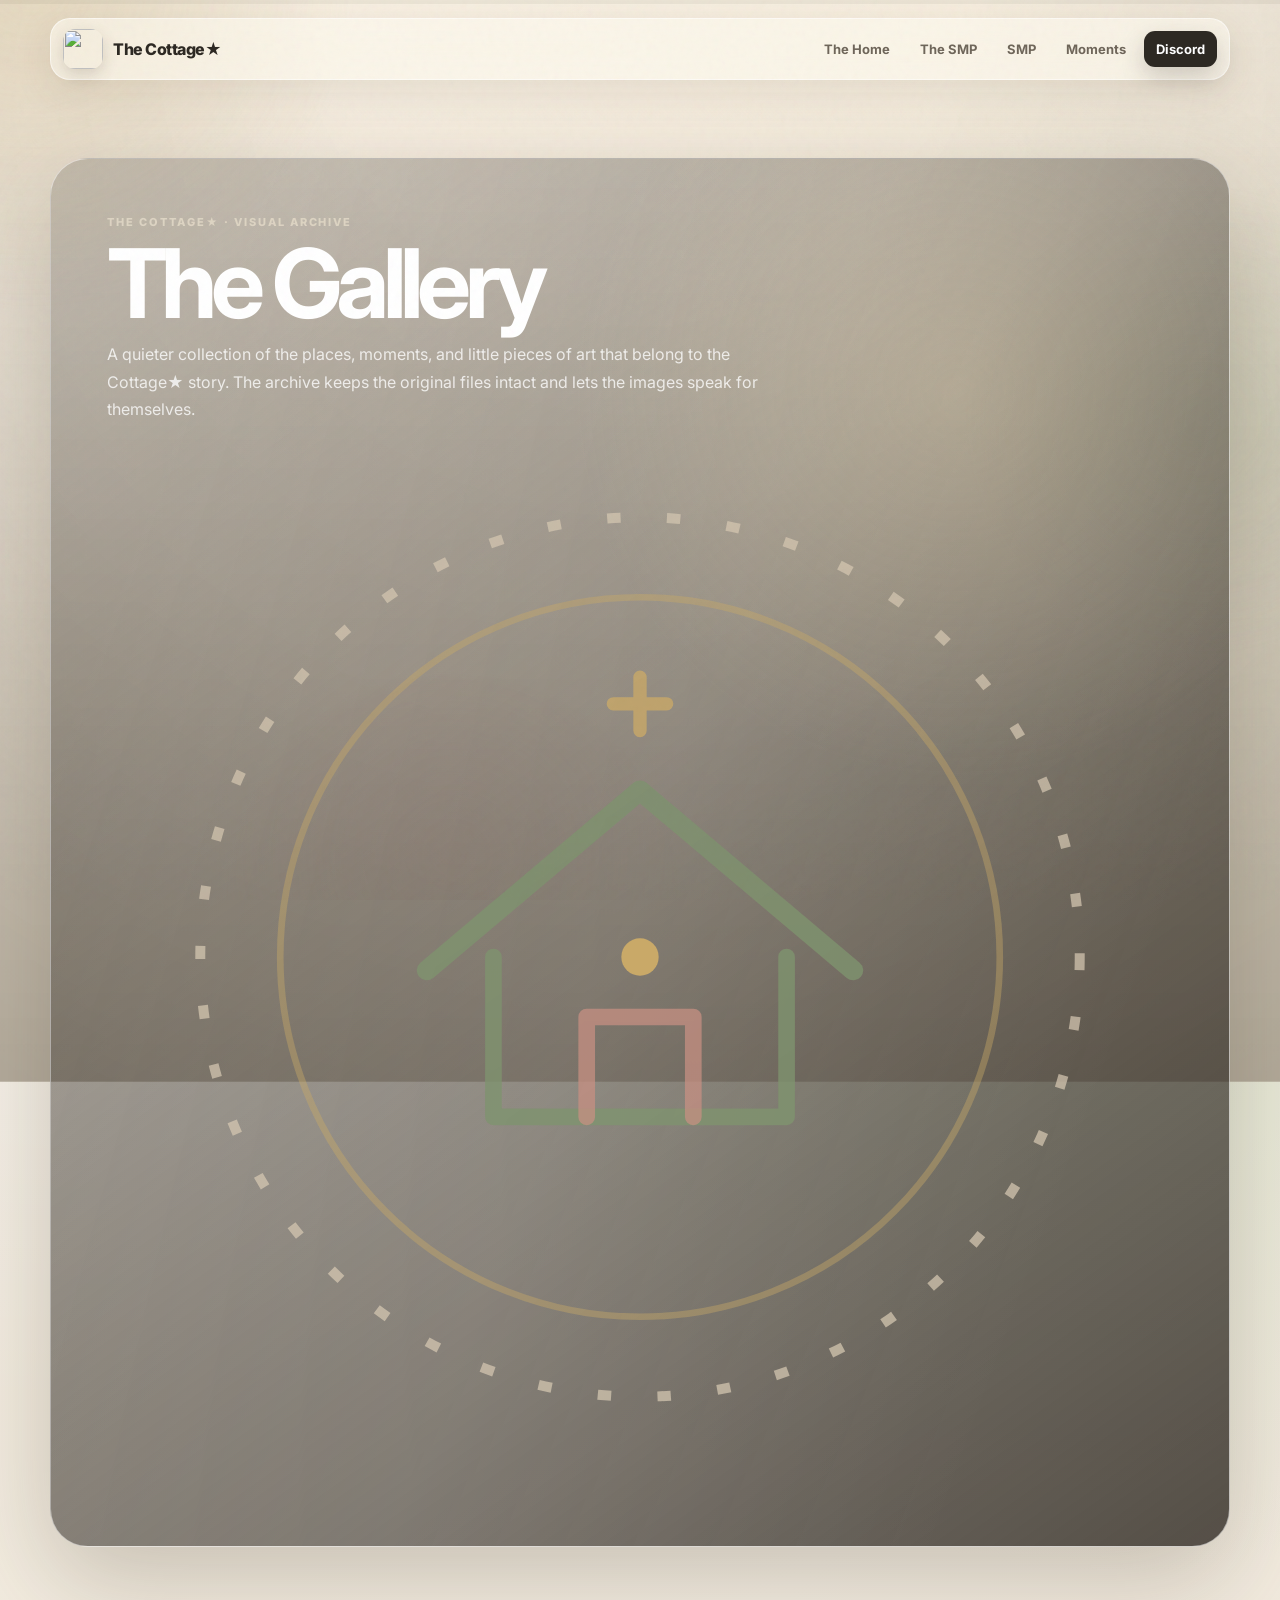
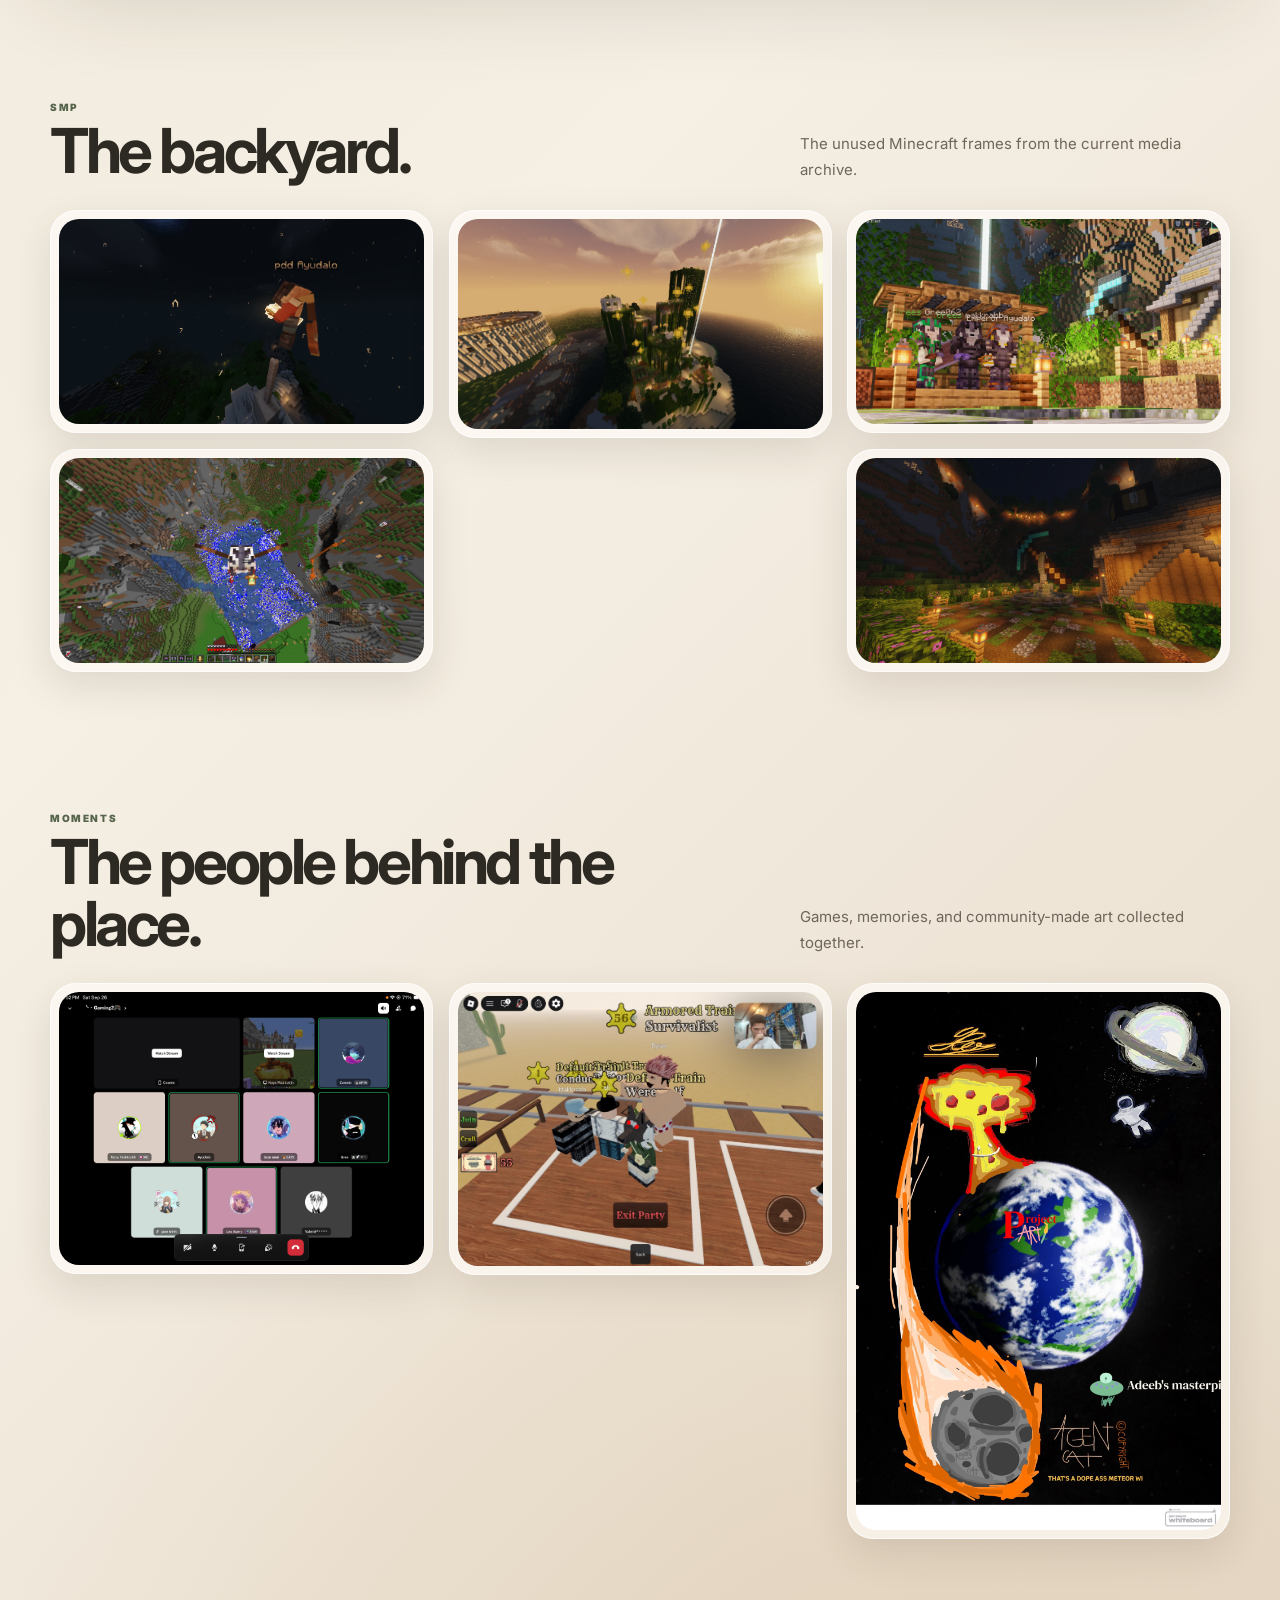
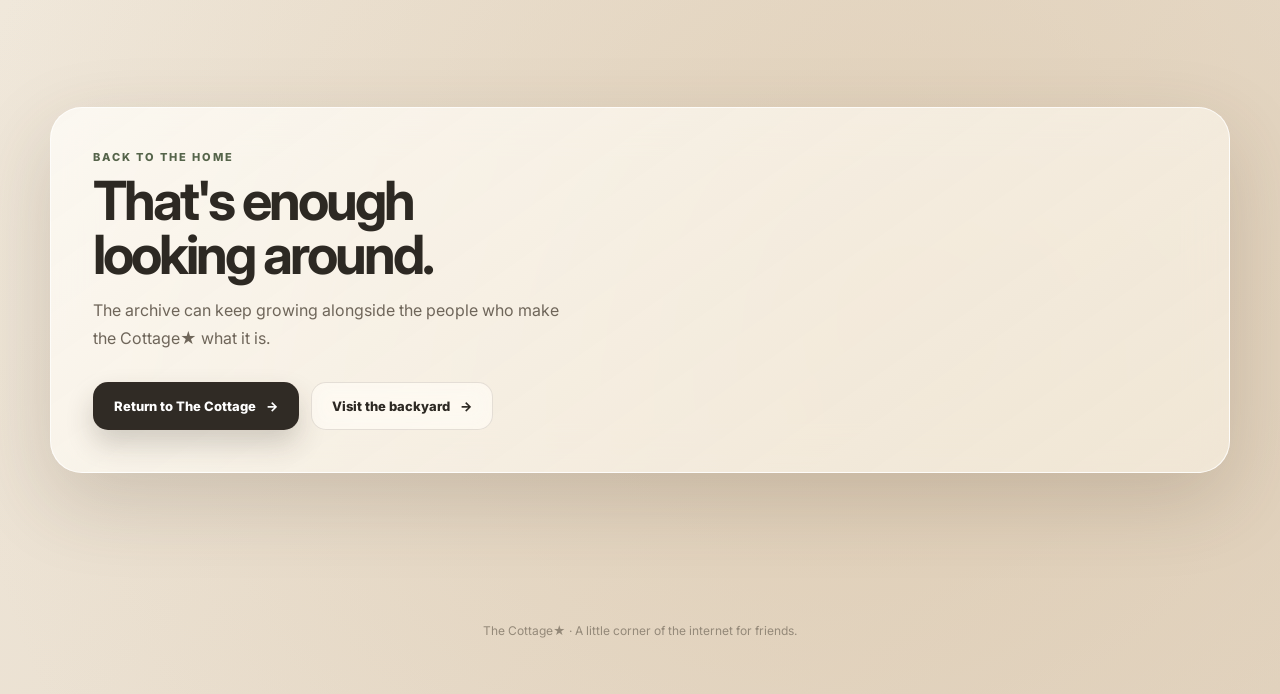
==== commit 0b6a1972: "Add Cottage seal to gallery.html" ====
--- a/gallery.html
+++ b/gallery.html
@@ -37,7 +37,7 @@
     <div class="gallery-page-hero-card reveal">
       <div class="eyebrow" style="color:#ddd4c3">The Cottage★ · Visual archive</div>
       <h1>The Gallery</h1>
-      <p>A quieter collection of the places, moments, and little pieces of art that belong to the Cottage★ story. The archive keeps the original files intact and lets the images speak for themselves.</p>
+      <p>A quieter collection of the places, moments, and little pieces of art that belong to the Cottage★ story. The archive keeps the original files intact and lets the images speak for themselves.</p><img class="micro-seal" src="Media/cottage-seal.svg" alt="" aria-hidden="true">
     </div>
   </header>
 
--- a/cottage.css
+++ b/cottage.css
@@ -810,3 +810,172 @@
   .archive-section{padding-top:68px}
   .archive-grid{columns:1}
 }
+
+/* Match homepage gallery frames to the Gallery archive */
+.moment-frame,
+.smp-shot{
+  position:relative;
+  display:block;
+  padding:8px;
+  border-radius:26px;
+  background:rgba(255,253,248,.68);
+  border:1px solid rgba(255,255,255,.72);
+  box-shadow:var(--shadow-soft);
+  overflow:hidden;
+  transition:transform .65s var(--motion-soft),box-shadow .65s var(--motion-soft),background .55s var(--motion-soft);
+}
+.moment-frame:hover,
+.smp-shot:hover{
+  transform:translateY(-7px) scale(1.008);
+  box-shadow:0 28px 65px rgba(72,57,38,.17);
+  background:rgba(255,253,249,.84);
+}
+.moment-frame::before,
+.smp-shot::before{
+  content:"";
+  position:absolute;
+  inset:8px;
+  border-radius:20px;
+  background:linear-gradient(120deg,transparent 26%,rgba(255,255,255,.16) 50%,transparent 74%);
+  transform:translateX(-130%);
+  pointer-events:none;
+  opacity:0;
+  z-index:2;
+}
+.moment-frame:hover::before,
+.smp-shot:hover::before{
+  opacity:1;
+  animation:surfaceSweep 1.2s var(--motion-soft) forwards;
+}
+.moment-frame .moment-image,
+.smp-shot img{
+  position:relative;
+  z-index:1;
+  border-radius:20px;
+}
+@media(max-width:700px){
+  .moment-frame,
+  .smp-shot{
+    padding:7px;
+    border-radius:23px;
+  }
+  .moment-frame::before,
+  .smp-shot::before{
+    inset:7px;
+    border-radius:18px;
+  }
+  .moment-frame .moment-image,
+  .smp-shot img{
+    border-radius:18px;
+  }
+}
+
+/* Live Minecraft status states */
+.live-dot[data-state="online"]{background:var(--sage)}
+.live-dot[data-state="warning"]{background:var(--gold);box-shadow:0 0 0 6px rgba(201,169,104,.12)}
+.live-dot[data-state="offline"]{background:var(--rose);box-shadow:0 0 0 6px rgba(199,143,130,.12)}
+
+
+/* ============================================================
+   Cottage★ — Cross-page transition
+   ============================================================ */
+
+@view-transition{
+  navigation:auto;
+}
+
+.brand-mini{
+  view-transition-name:cottage-brand;
+}
+
+/* The whole page moves only a few pixels: soft, not flashy. */
+::view-transition-group(root){
+  animation-duration:420ms;
+  animation-timing-function:cubic-bezier(.16,1,.3,1);
+}
+
+::view-transition-old(root){
+  animation: cottagePageOut 260ms cubic-bezier(.7,0,.84,0) both;
+}
+
+::view-transition-new(root){
+  animation: cottagePageIn 420ms cubic-bezier(.16,1,.3,1) both;
+}
+
+/* The shared Cottage★ brand gets its own little "stay with me" motion. */
+::view-transition-group(cottage-brand){
+  animation-duration:520ms;
+  animation-timing-function:cubic-bezier(.16,1,.3,1);
+}
+
+::view-transition-old(cottage-brand),
+::view-transition-new(cottage-brand){
+  animation-duration:520ms;
+  animation-timing-function:cubic-bezier(.16,1,.3,1);
+}
+
+::view-transition-old(cottage-brand){
+  animation-name:cottageBrandOut;
+}
+
+::view-transition-new(cottage-brand){
+  animation-name:cottageBrandIn;
+}
+
+@keyframes cottagePageOut{
+  from{
+    opacity:1;
+    transform:translate3d(0,0,0) scale(1);
+  }
+  to{
+    opacity:0;
+    transform:translate3d(0,-8px,0) scale(.995);
+  }
+}
+
+@keyframes cottagePageIn{
+  from{
+    opacity:0;
+    transform:translate3d(0,8px,0) scale(.995);
+  }
+  to{
+    opacity:1;
+    transform:translate3d(0,0,0) scale(1);
+  }
+}
+
+@keyframes cottageBrandOut{
+  from{
+    opacity:1;
+    transform:scale(1);
+  }
+  to{
+    opacity:.35;
+    transform:scale(.94);
+  }
+}
+
+@keyframes cottageBrandIn{
+  from{
+    opacity:.35;
+    transform:scale(.94);
+  }
+  to{
+    opacity:1;
+    transform:scale(1);
+  }
+}
+
+@media(prefers-reduced-motion:reduce){
+  ::view-transition-group(root),
+  ::view-transition-group(cottage-brand){
+    animation-duration:1ms;
+  }
+
+  ::view-transition-old(root),
+  ::view-transition-new(root),
+  ::view-transition-old(cottage-brand),
+  ::view-transition-new(cottage-brand){
+    animation-duration:1ms;
+  }
+}
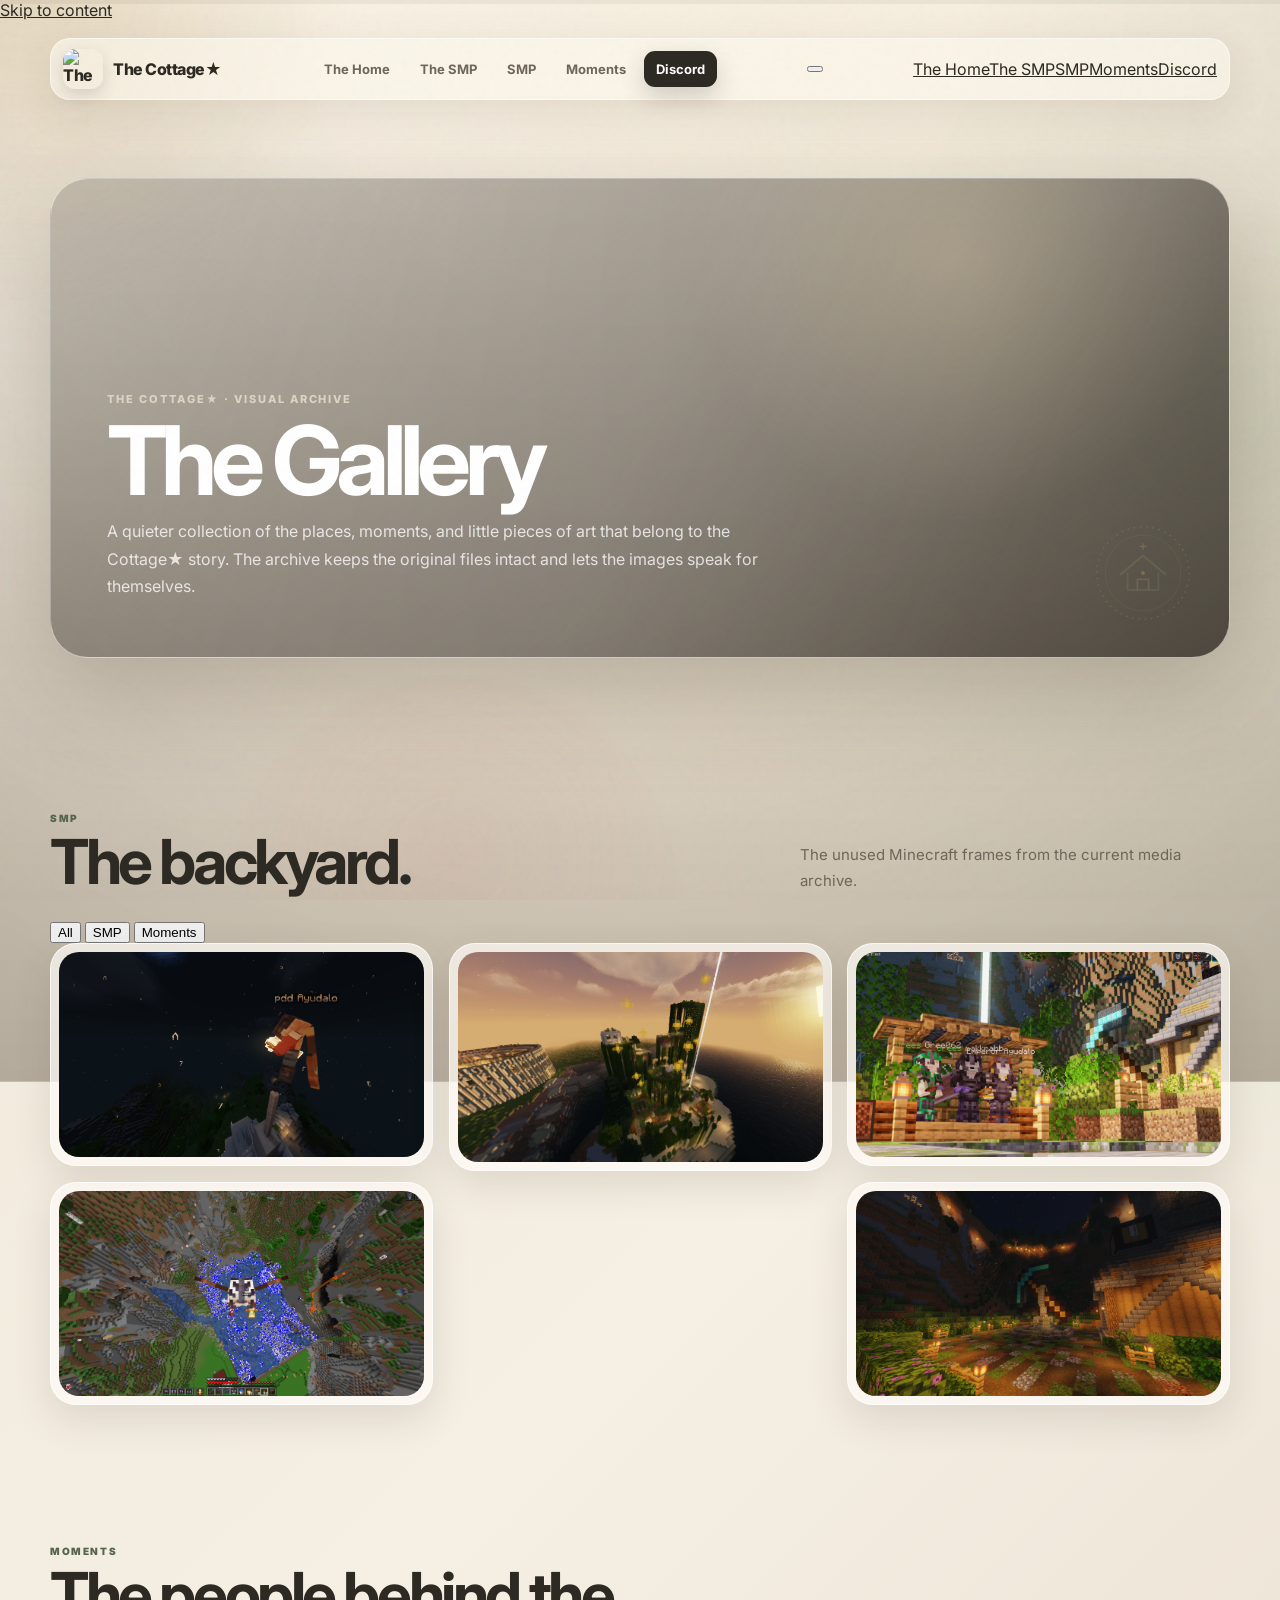
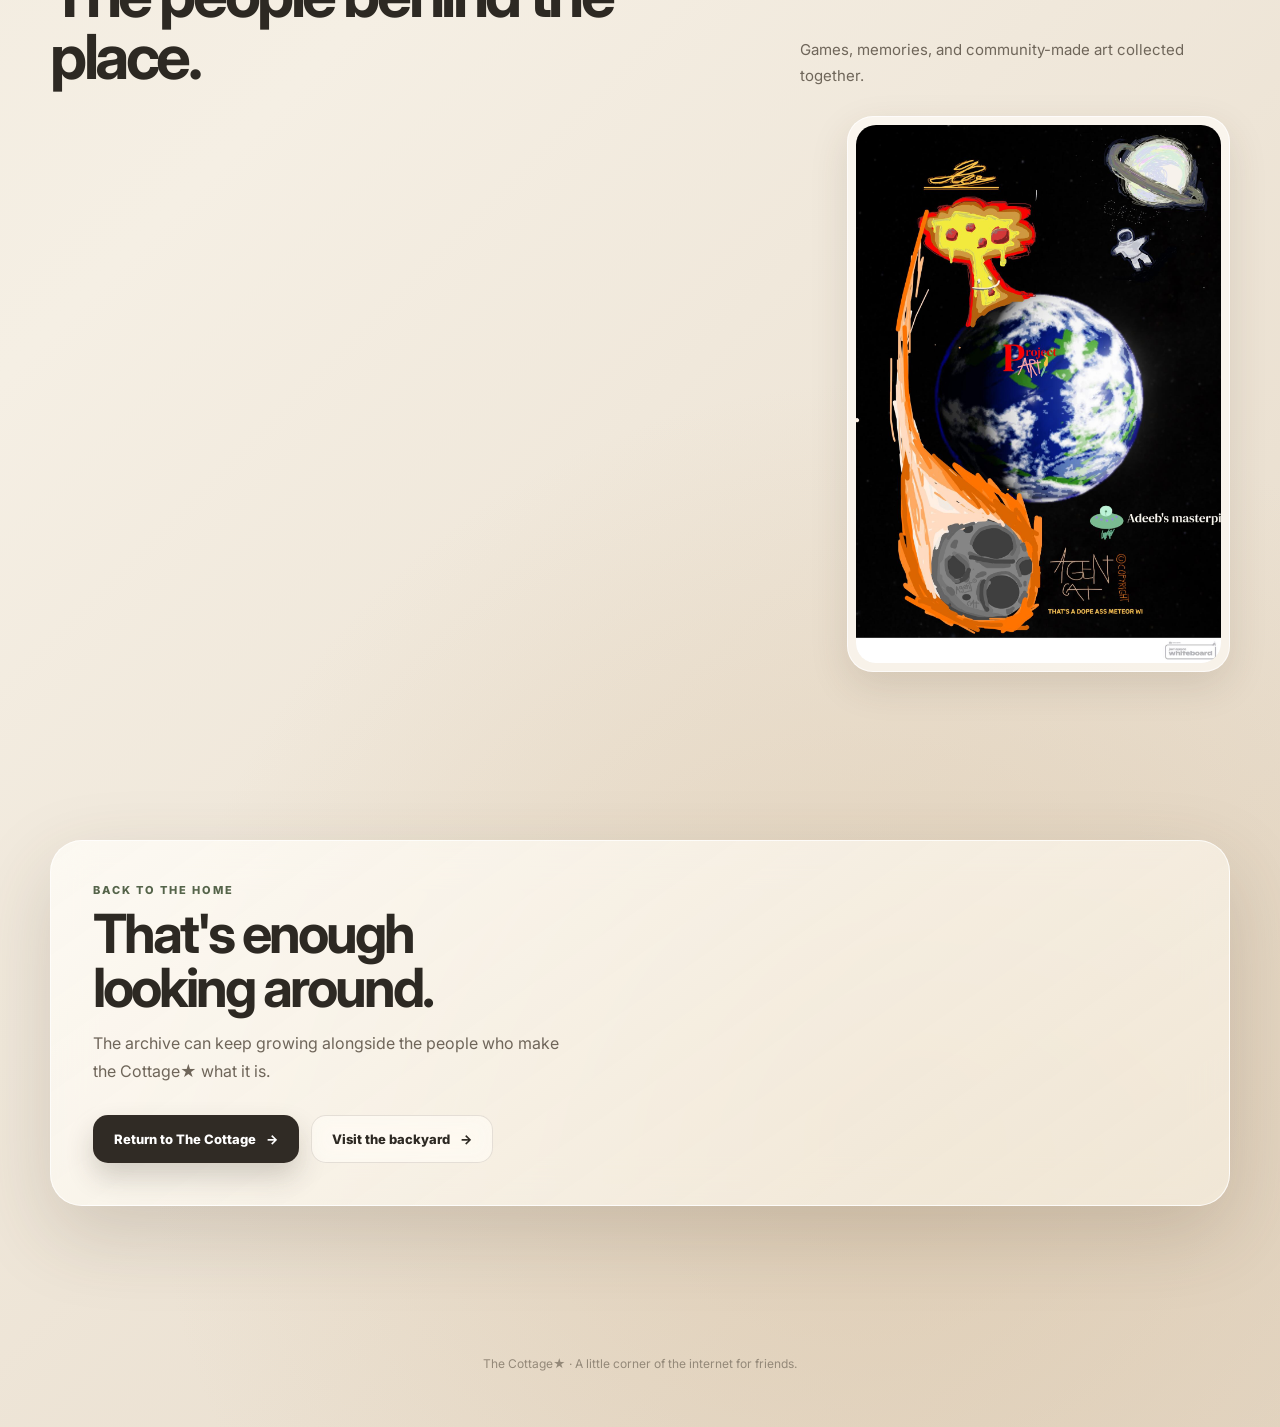
==== commit 2e99d0b9: "Add mobile navigation and content polish to gallery.html" ====
--- a/gallery.html
+++ b/gallery.html
@@ -16,6 +16,7 @@
 <link rel="stylesheet" href="cottage.css">
 </head>
 <body>
+<a class="skip-link" href="#smp-gallery">Skip to content</a>
 <div class="page-bg" aria-hidden="true"></div>
 <div class="orb-layer" aria-hidden="true"><div class="orb one"></div><div class="orb two"></div><div class="orb three"></div></div>
 <div class="cursor-glow" aria-hidden="true"></div>
@@ -23,13 +24,17 @@
 
 <div class="shell">
   <nav class="topnav reveal" style="--delay:40ms">
-    <a class="brand-mini" href="index.html"><img src="IMG_8048-modified.png" alt=""><span>The Cottage★</span></a>
+    <a class="brand-mini" href="index.html"><img src="IMG_8048-modified.png" alt="The Cottage★ home"><span>The Cottage★</span></a>
     <div class="navlinks">
       <a href="index.html">The Home</a>
       <a href="smp.html">The SMP</a>
       <a href="#smp-gallery">SMP</a>
       <a href="#moments-gallery">Moments</a>
       <a href="https://the-cottage.onrender.com/" class="nav-pill">Discord</a>
+    </div>
+    <button class="mobile-menu-toggle" type="button" aria-expanded="false" aria-controls="mobile-menu" aria-label="Open navigation"><span></span><span></span><span></span></button>
+    <div class="mobile-menu" id="mobile-menu" aria-hidden="true">
+      <a href="index.html">The Home</a><a href="smp.html">The SMP</a><a href="#smp-gallery">SMP</a><a href="#moments-gallery">Moments</a><a href="https://the-cottage.onrender.com/" class="mobile-menu-pill">Discord</a>
     </div>
   </nav>
 
@@ -46,12 +51,17 @@
       <div><div class="archive-kicker">SMP</div><h2>The backyard.</h2></div>
       <p class="section-intro">The unused Minecraft frames from the current media archive.</p>
     </div>
+    <div class="gallery-filters" role="group" aria-label="Filter gallery">
+      <button type="button" class="gallery-filter is-active" data-filter="all" aria-pressed="true">All</button>
+      <button type="button" class="gallery-filter" data-filter="smp" aria-pressed="false">SMP</button>
+      <button type="button" class="gallery-filter" data-filter="moments" aria-pressed="false">Moments</button>
+    </div>
     <div class="archive-grid">
-      <figure class="archive-card reveal"><img class="gallery-photo" src="Media/SMP%202.png" alt="The Cottage★ SMP — SMP 2" loading="lazy"></figure>
-      <figure class="archive-card reveal"><img class="gallery-photo" src="Media/SMP%205.png" alt="The Cottage★ SMP — SMP 5" loading="lazy"></figure>
-      <figure class="archive-card reveal"><img class="gallery-photo" src="Media/SMP%206.png" alt="The Cottage★ SMP — SMP 6" loading="lazy"></figure>
-      <figure class="archive-card reveal"><img class="gallery-photo" src="Media/SMP%207.png" alt="The Cottage★ SMP — SMP 7" loading="lazy"></figure>
-      <figure class="archive-card reveal"><img class="gallery-photo" src="Media/SMP%208.png" alt="The Cottage★ SMP — SMP 8" loading="lazy"></figure>
+      <figure class="archive-card reveal" data-category="smp"><img class="gallery-photo" src="Media/SMP%202.png" alt="The Cottage★ SMP — SMP 2" loading="lazy"></figure>
+      <figure class="archive-card reveal" data-category="smp"><img class="gallery-photo" src="Media/SMP%205.png" alt="The Cottage★ SMP — SMP 5" loading="lazy"></figure>
+      <figure class="archive-card reveal" data-category="smp"><img class="gallery-photo" src="Media/SMP%206.png" alt="The Cottage★ SMP — SMP 6" loading="lazy"></figure>
+      <figure class="archive-card reveal" data-category="smp"><img class="gallery-photo" src="Media/SMP%207.png" alt="The Cottage★ SMP — SMP 7" loading="lazy"></figure>
+      <figure class="archive-card reveal" data-category="smp"><img class="gallery-photo" src="Media/SMP%208.png" alt="The Cottage★ SMP — SMP 8" loading="lazy"></figure>
     </div>
   </section>
 
@@ -61,9 +71,9 @@
       <p class="section-intro">Games, memories, and community-made art collected together.</p>
     </div>
     <div class="archive-grid">
-      <figure class="archive-card reveal"><img class="gallery-photo" src="Media/Moment%201.png" alt="The Cottage★ — Moment 1" loading="lazy"></figure>
-      <figure class="archive-card reveal"><img class="gallery-photo" src="Media/Roblox%20Moment%202.jpg" alt="The Cottage★ — Roblox Moment 2" loading="lazy"></figure>
-      <figure class="archive-card reveal"><img class="gallery-photo" src="Media/Gartic%20Phone%20Art%201.jpg" alt="The Cottage★ — Gartic Phone Art 1" loading="lazy"></figure>
+      <figure class="archive-card reveal" data-category="moments"><img class="gallery-photo" src="Media/Moment%201.png" alt="The Cottage★ — Moment 1" loading="lazy"></figure>
+      <figure class="archive-card reveal" data-category="moments"><img class="gallery-photo" src="Media/Roblox%20Moment%202.jpg" alt="The Cottage★ — Roblox Moment 2" loading="lazy"></figure>
+      <figure class="archive-card reveal" data-category="moments"><img class="gallery-photo" src="Media/Gartic%20Phone%20Art%201.jpg" alt="The Cottage★ — Gartic Phone Art 1" loading="lazy"></figure>
     </div>
   </section>
 
--- a/cottage.css
+++ b/cottage.css
@@ -979,3 +979,233 @@
     animation-duration:1ms;
   }
 }
+
+
+/* ============================================================
+   Cottage★ — Micro details & ambient motion
+   ============================================================ */
+
+.hero-inner{
+  position:relative;
+}
+
+.micro-seal{
+  position:absolute !important;
+  width:104px;
+  height:104px;
+  right:-34px;
+  bottom:-28px;
+  opacity:.26;
+  pointer-events:none;
+  user-select:none;
+  transform-origin:center;
+  filter:drop-shadow(0 12px 26px rgba(72,57,38,.10));
+  animation:
+    cottageSealFloat 7.5s ease-in-out infinite,
+    cottageSealTurn 28s linear infinite;
+}
+
+.smp-hero-card .micro-seal,
+.gallery-page-hero-card .micro-seal{
+  right:30px;
+  bottom:28px;
+  width:112px;
+  height:112px;
+  opacity:.30;
+}
+
+.hero-note{
+  position:relative;
+  display:inline-block;
+  padding-left:18px;
+}
+
+.hero-note::before{
+  content:"";
+  position:absolute;
+  left:0;
+  top:50%;
+  width:9px;
+  height:1px;
+  background:linear-gradient(90deg,var(--gold),transparent);
+  transform:translateY(-50%);
+  transform-origin:left center;
+  animation:cottageNoteLine 3.8s ease-in-out infinite;
+}
+
+.room-card::after{
+  content:"";
+  position:absolute;
+  right:13px;
+  bottom:13px;
+  width:22px;
+  height:22px;
+  border-right:1px solid rgba(127,147,111,.18);
+  border-bottom:1px solid rgba(127,147,111,.18);
+  border-radius:0 0 8px 0;
+  opacity:.42;
+  transform:translate3d(0,0,0);
+  transition:
+    width .55s var(--motion-spring),
+    height .55s var(--motion-spring),
+    opacity .45s ease,
+    border-color .45s ease;
+  pointer-events:none;
+}
+
+.room-card:hover::after,
+.room-card.active::after{
+  width:30px;
+  height:30px;
+  opacity:.72;
+  border-color:rgba(201,169,104,.34);
+}
+
+.fact{
+  position:relative;
+  overflow:hidden;
+}
+
+.fact::before{
+  content:"";
+  position:absolute;
+  left:13px;
+  top:13px;
+  width:4px;
+  height:4px;
+  border-radius:50%;
+  background:rgba(201,169,104,.78);
+  box-shadow:0 0 0 4px rgba(201,169,104,.08);
+  animation:factPulse 4s ease-in-out infinite;
+}
+
+.fact span,
+.fact strong{
+  position:relative;
+  z-index:1;
+}
+
+.rule{
+  position:relative;
+  overflow:hidden;
+  transition:
+    transform .55s var(--motion-soft),
+    background .55s var(--motion-soft),
+    border-color .55s var(--motion-soft);
+}
+
+.rule::before{
+  content:"";
+  position:absolute;
+  left:0;
+  top:18px;
+  bottom:18px;
+  width:2px;
+  background:linear-gradient(180deg,transparent,var(--sage),transparent);
+  opacity:.18;
+  transform:scaleY(.35);
+  transform-origin:center;
+  transition:transform .6s var(--motion-spring),opacity .5s ease;
+}
+
+.rule:hover{
+  transform:translateX(3px);
+  background:rgba(255,253,248,.72);
+  border-color:rgba(127,147,111,.22);
+}
+
+.rule:hover::before{
+  transform:scaleY(1);
+  opacity:.55;
+}
+
+.archive-card::after,
+.moment-frame::after,
+.smp-shot::after{
+  content:"";
+  position:absolute;
+  right:12px;
+  top:12px;
+  width:16px;
+  height:16px;
+  border-top:1px solid rgba(201,169,104,.34);
+  border-right:1px solid rgba(201,169,104,.34);
+  opacity:0;
+  transform:translate3d(-3px,3px,0);
+  transition:opacity .5s ease,transform .65s var(--motion-spring);
+  pointer-events:none;
+  z-index:4;
+}
+
+.archive-card:hover::after,
+.moment-frame:hover::after,
+.smp-shot:hover::after{
+  opacity:.9;
+  transform:translate3d(0,0,0);
+}
+
+@keyframes cottageSealFloat{
+  0%,100%{transform:translate3d(0,0,0) rotate(-1deg)}
+  50%{transform:translate3d(0,-7px,0) rotate(1.5deg)}
+}
+
+@keyframes cottageSealTurn{
+  0%,85%,100%{filter:drop-shadow(0 12px 26px rgba(72,57,38,.10))}
+  92%{filter:drop-shadow(0 16px 34px rgba(201,169,104,.20))}
+}
+
+@keyframes cottageNoteLine{
+  0%,100%{transform:translateY(-50%) scaleX(.65);opacity:.52}
+  50%{transform:translateY(-50%) scaleX(1);opacity:1}
+}
+
+@keyframes factPulse{
+  0%,100%{opacity:.55;transform:scale(.9)}
+  50%{opacity:1;transform:scale(1.18)}
+}
+
+@media(max-width:700px){
+  .micro-seal{
+    width:72px;
+    height:72px;
+    right:-12px;
+    bottom:-18px;
+    opacity:.19;
+  }
+
+  .smp-hero-card .micro-seal,
+  .gallery-page-hero-card .micro-seal{
+    right:18px;
+    bottom:18px;
+    width:78px;
+    height:78px;
+    opacity:.20;
+  }
+
+  .hero-note{
+    padding-left:14px;
+  }
+
+  .room-card:hover::after,
+  .room-card.active::after{
+    width:26px;
+    height:26px;
+  }
+}
+
+@media(prefers-reduced-motion:reduce){
+  .micro-seal,
+  .hero-note::before,
+  .fact::before{
+    animation:none;
+  }
+
+  .room-card::after,
+  .rule,
+  .rule::before,
+  .archive-card::after,
+  .moment-frame::after,
+  .smp-shot::after{
+    transition:none;
+  }
+}
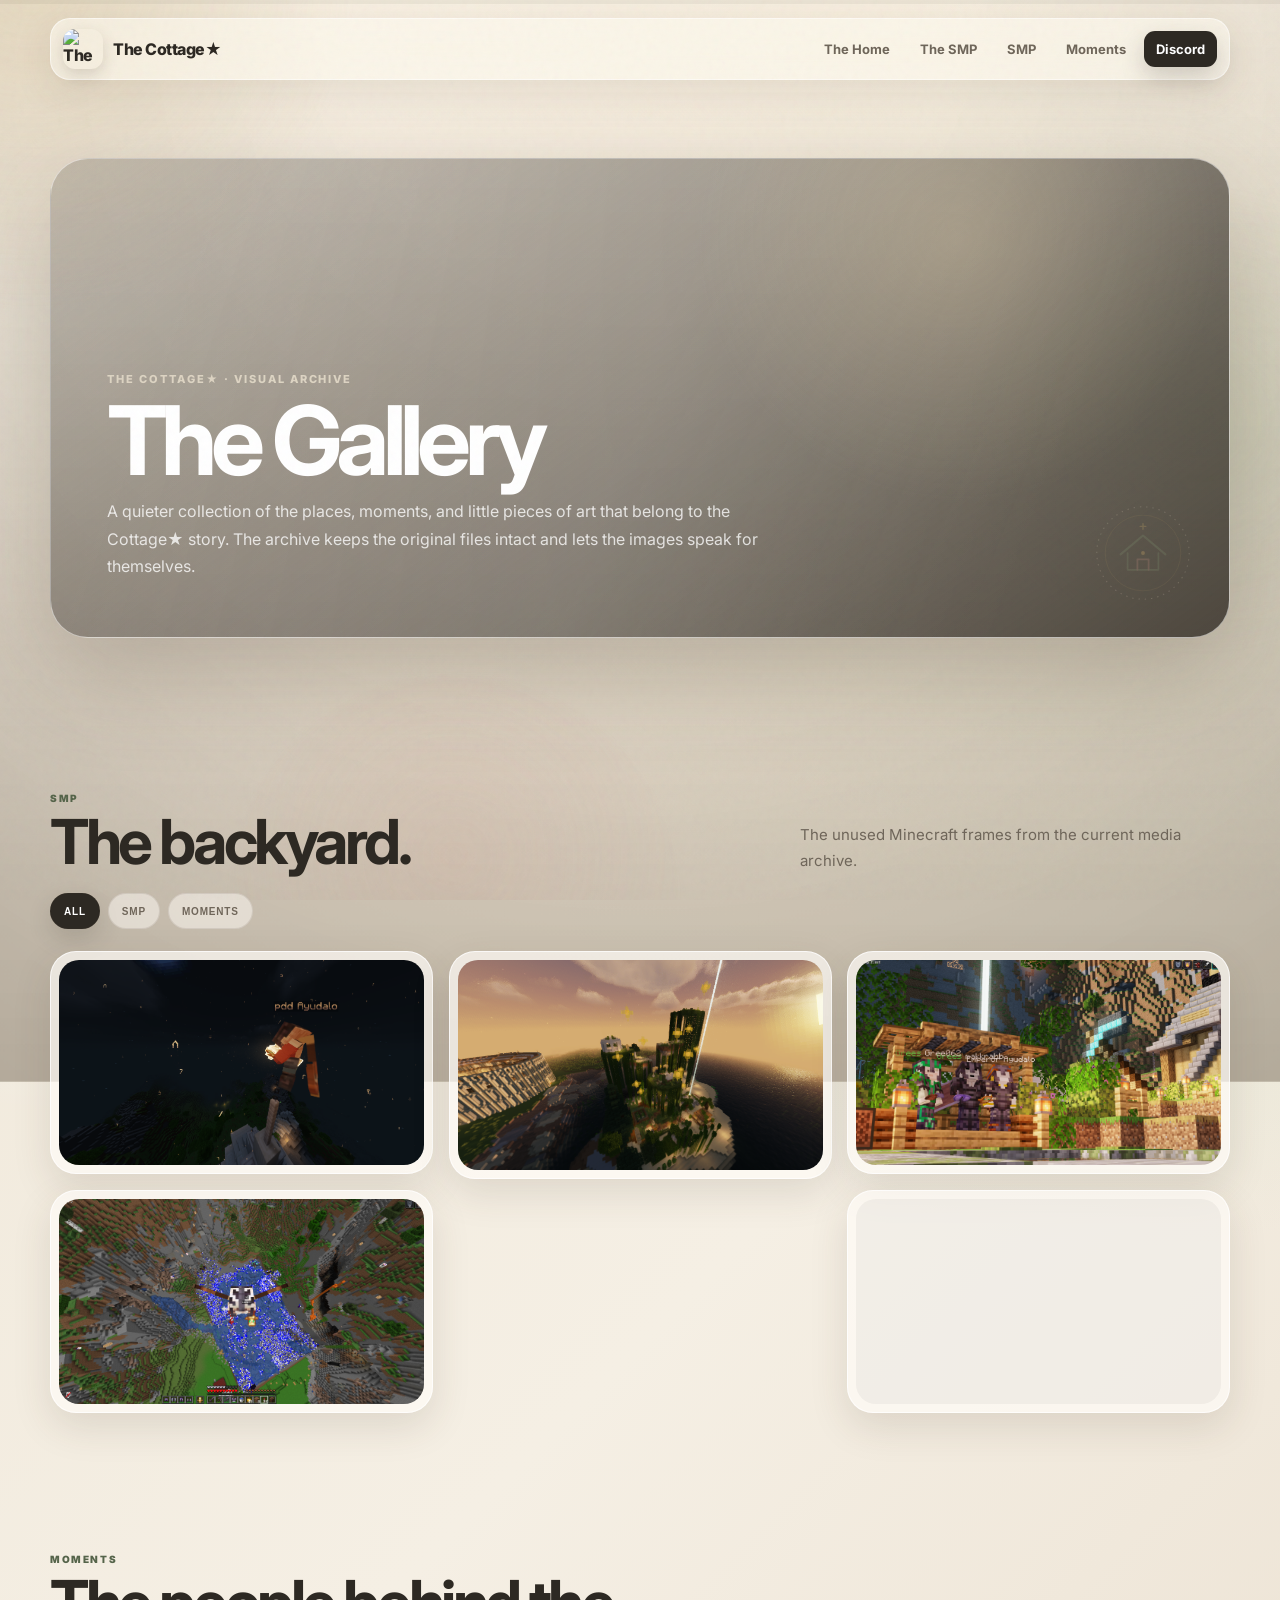
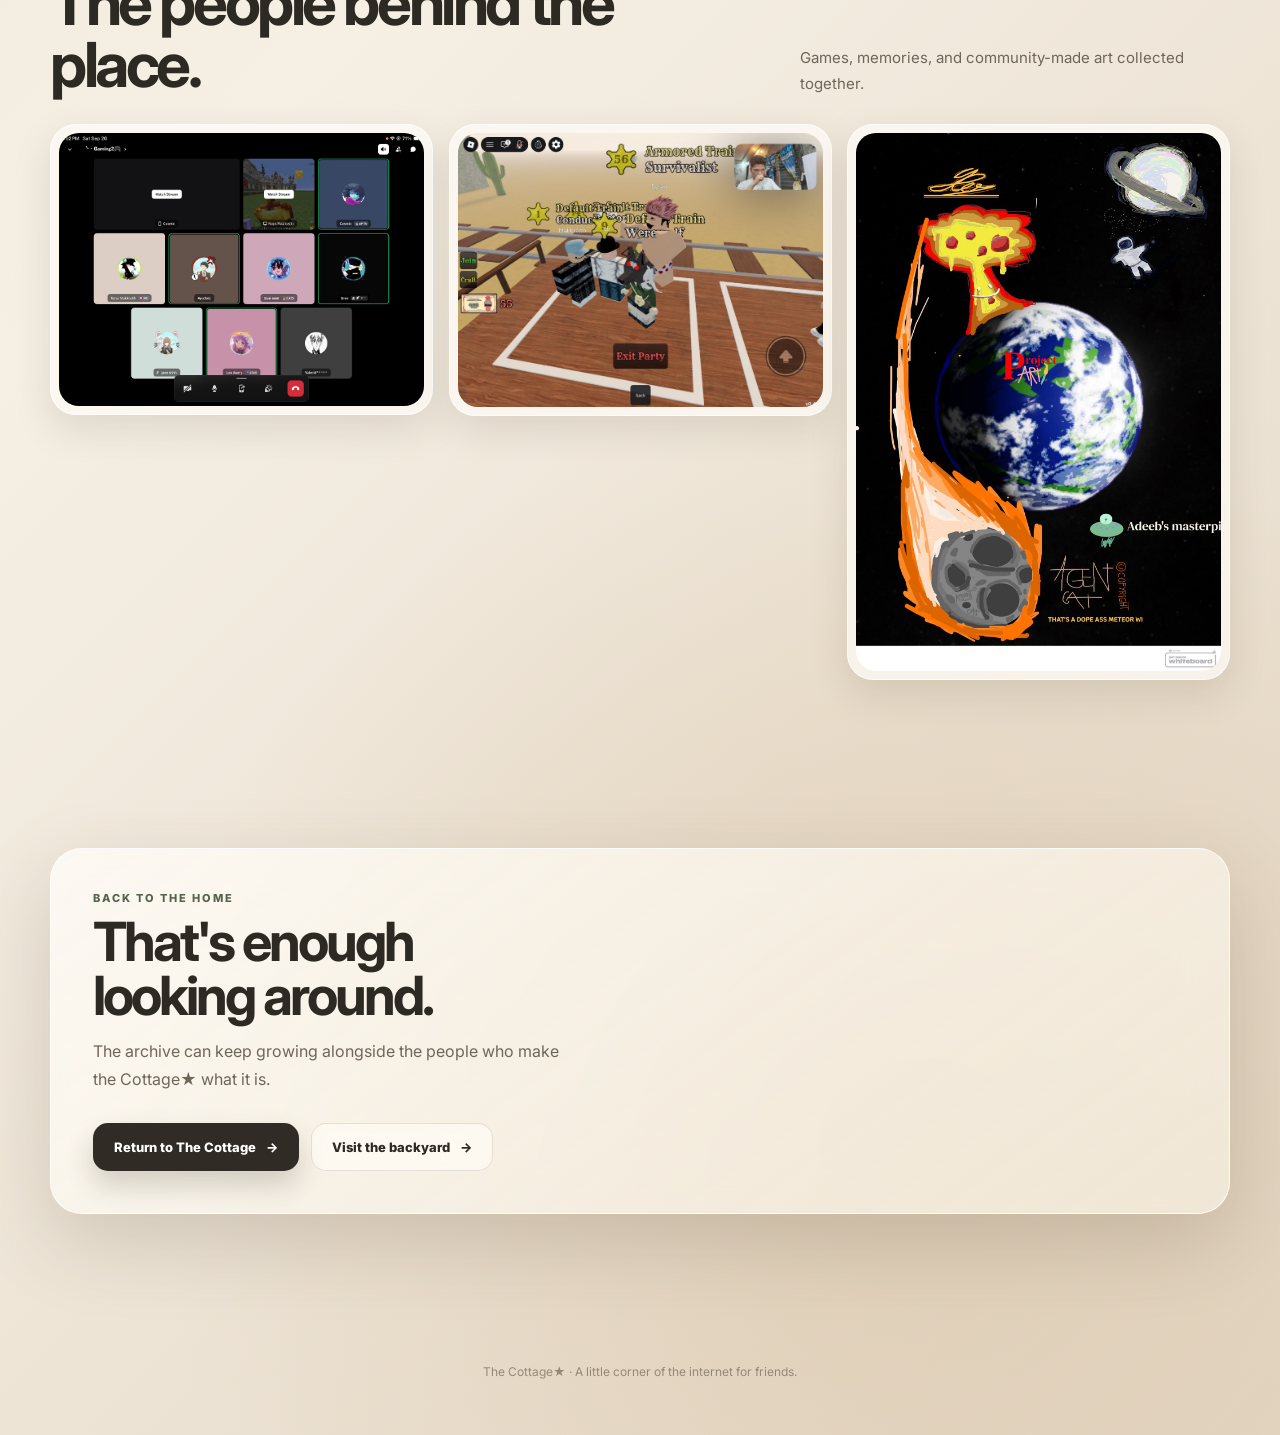
==== commit 0654d0eb: "Add async image decoding hints to gallery.html" ====
--- a/gallery.html
+++ b/gallery.html
@@ -24,7 +24,7 @@
 
 <div class="shell">
   <nav class="topnav reveal" style="--delay:40ms">
-    <a class="brand-mini" href="index.html"><img src="IMG_8048-modified.png" alt="The Cottage★ home"><span>The Cottage★</span></a>
+    <a class="brand-mini" href="index.html"><img src="IMG_8048-modified.png" alt="The Cottage★ home" decoding="async"><span>The Cottage★</span></a>
     <div class="navlinks">
       <a href="index.html">The Home</a>
       <a href="smp.html">The SMP</a>
@@ -42,7 +42,7 @@
     <div class="gallery-page-hero-card reveal">
       <div class="eyebrow" style="color:#ddd4c3">The Cottage★ · Visual archive</div>
       <h1>The Gallery</h1>
-      <p>A quieter collection of the places, moments, and little pieces of art that belong to the Cottage★ story. The archive keeps the original files intact and lets the images speak for themselves.</p><img class="micro-seal" src="Media/cottage-seal.svg" alt="" aria-hidden="true">
+      <p>A quieter collection of the places, moments, and little pieces of art that belong to the Cottage★ story. The archive keeps the original files intact and lets the images speak for themselves.</p><img class="micro-seal" src="Media/cottage-seal.svg" alt="" aria-hidden="true" decoding="async">
     </div>
   </header>
 
@@ -57,11 +57,11 @@
       <button type="button" class="gallery-filter" data-filter="moments" aria-pressed="false">Moments</button>
     </div>
     <div class="archive-grid">
-      <figure class="archive-card reveal" data-category="smp"><img class="gallery-photo" src="Media/SMP%202.png" alt="The Cottage★ SMP — SMP 2" loading="lazy"></figure>
-      <figure class="archive-card reveal" data-category="smp"><img class="gallery-photo" src="Media/SMP%205.png" alt="The Cottage★ SMP — SMP 5" loading="lazy"></figure>
-      <figure class="archive-card reveal" data-category="smp"><img class="gallery-photo" src="Media/SMP%206.png" alt="The Cottage★ SMP — SMP 6" loading="lazy"></figure>
-      <figure class="archive-card reveal" data-category="smp"><img class="gallery-photo" src="Media/SMP%207.png" alt="The Cottage★ SMP — SMP 7" loading="lazy"></figure>
-      <figure class="archive-card reveal" data-category="smp"><img class="gallery-photo" src="Media/SMP%208.png" alt="The Cottage★ SMP — SMP 8" loading="lazy"></figure>
+      <figure class="archive-card reveal" data-category="smp"><img class="gallery-photo" src="Media/SMP%202.png" alt="The Cottage★ SMP — SMP 2" loading="lazy" decoding="async"></figure>
+      <figure class="archive-card reveal" data-category="smp"><img class="gallery-photo" src="Media/SMP%205.png" alt="The Cottage★ SMP — SMP 5" loading="lazy" decoding="async"></figure>
+      <figure class="archive-card reveal" data-category="smp"><img class="gallery-photo" src="Media/SMP%206.png" alt="The Cottage★ SMP — SMP 6" loading="lazy" decoding="async"></figure>
+      <figure class="archive-card reveal" data-category="smp"><img class="gallery-photo" src="Media/SMP%207.png" alt="The Cottage★ SMP — SMP 7" loading="lazy" decoding="async"></figure>
+      <figure class="archive-card reveal" data-category="smp"><img class="gallery-photo" src="Media/SMP%208.png" alt="The Cottage★ SMP — SMP 8" loading="lazy" decoding="async"></figure>
     </div>
   </section>
 
@@ -71,9 +71,9 @@
       <p class="section-intro">Games, memories, and community-made art collected together.</p>
     </div>
     <div class="archive-grid">
-      <figure class="archive-card reveal" data-category="moments"><img class="gallery-photo" src="Media/Moment%201.png" alt="The Cottage★ — Moment 1" loading="lazy"></figure>
-      <figure class="archive-card reveal" data-category="moments"><img class="gallery-photo" src="Media/Roblox%20Moment%202.jpg" alt="The Cottage★ — Roblox Moment 2" loading="lazy"></figure>
-      <figure class="archive-card reveal" data-category="moments"><img class="gallery-photo" src="Media/Gartic%20Phone%20Art%201.jpg" alt="The Cottage★ — Gartic Phone Art 1" loading="lazy"></figure>
+      <figure class="archive-card reveal" data-category="moments"><img class="gallery-photo" src="Media/Moment%201.png" alt="The Cottage★ — Moment 1" loading="lazy" decoding="async"></figure>
+      <figure class="archive-card reveal" data-category="moments"><img class="gallery-photo" src="Media/Roblox%20Moment%202.jpg" alt="The Cottage★ — Roblox Moment 2" loading="lazy" decoding="async"></figure>
+      <figure class="archive-card reveal" data-category="moments"><img class="gallery-photo" src="Media/Gartic%20Phone%20Art%201.jpg" alt="The Cottage★ — Gartic Phone Art 1" loading="lazy" decoding="async"></figure>
     </div>
   </section>
 
@@ -92,7 +92,7 @@
   </section>
 
   <footer class="footer">The Cottage★ · A little corner of the internet for friends.</footer>
-  <div class="entrance-screen" aria-hidden="true"><div class="entrance-mark"><img src="IMG_8048-modified.png" alt=""><span>The Cottage★</span><small>come inside</small></div></div>
+  <div class="entrance-screen" aria-hidden="true"><div class="entrance-mark"><img src="IMG_8048-modified.png" alt="" decoding="async"><span>The Cottage★</span><small>come inside</small></div></div>
   <div class="offline-banner" role="status" aria-live="polite"><span class="offline-dot"></span><span>You appear to be offline. Some live pieces may be unavailable.</span></div>
 </div>
 <script src="cottage.js"></script>
--- a/cottage.css
+++ b/cottage.css
@@ -1209,3 +1209,429 @@
     transition:none;
   }
 }
+
+
+/* ============================================================
+   Cottage★ — usability + detail polish
+   ============================================================ */
+
+.skip-link{
+  position:fixed;
+  left:16px;
+  top:12px;
+  z-index:1000;
+  padding:10px 14px;
+  border-radius:12px;
+  background:var(--ink);
+  color:#fff;
+  text-decoration:none;
+  font-size:12px;
+  font-weight:800;
+  transform:translateY(-150%);
+  transition:transform .35s var(--ease);
+}
+.skip-link:focus{transform:translateY(0)}
+
+button,
+a{
+  -webkit-tap-highlight-color:transparent;
+}
+
+button:focus-visible,
+a:focus-visible,
+.gallery-photo:focus-visible{
+  outline:2px solid var(--sage);
+  outline-offset:4px;
+}
+
+.mobile-menu-toggle{
+  display:none;
+  width:44px;
+  height:44px;
+  padding:0;
+  border:1px solid rgba(255,255,255,.68);
+  border-radius:14px;
+  background:rgba(255,252,245,.52);
+  color:var(--ink);
+  cursor:pointer;
+  align-items:center;
+  justify-content:center;
+  flex-direction:column;
+  gap:4px;
+  transition:transform .45s var(--ease),background .45s var(--ease),box-shadow .45s var(--ease);
+}
+.mobile-menu-toggle:hover{
+  transform:translateY(-2px);
+  background:rgba(255,253,249,.82);
+  box-shadow:0 12px 26px rgba(72,57,38,.12);
+}
+.mobile-menu-toggle span{
+  display:block;
+  width:16px;
+  height:1.5px;
+  border-radius:999px;
+  background:currentColor;
+  transition:transform .45s var(--ease),opacity .3s ease;
+}
+.mobile-menu-open .mobile-menu-toggle span:nth-child(1){
+  transform:translateY(5.5px) rotate(45deg);
+}
+.mobile-menu-open .mobile-menu-toggle span:nth-child(2){
+  opacity:0;
+}
+.mobile-menu-open .mobile-menu-toggle span:nth-child(3){
+  transform:translateY(-5.5px) rotate(-45deg);
+}
+.mobile-menu{
+  position:absolute;
+  left:0;
+  right:0;
+  top:calc(100% + 8px);
+  display:flex;
+  flex-direction:column;
+  gap:5px;
+  padding:8px;
+  border:1px solid rgba(255,255,255,.70);
+  border-radius:20px;
+  background:rgba(252,248,239,.84);
+  backdrop-filter:blur(22px) saturate(1.15);
+  box-shadow:0 22px 54px rgba(74,58,40,.14);
+  opacity:0;
+  visibility:hidden;
+  transform:translateY(-8px) scale(.985);
+  pointer-events:none;
+  transition:opacity .4s var(--ease),transform .45s var(--ease),visibility 0s linear .45s;
+}
+.mobile-menu a{
+  display:flex;
+  align-items:center;
+  min-height:44px;
+  padding:0 14px;
+  border-radius:13px;
+  text-decoration:none;
+  color:var(--muted);
+  font-size:13px;
+  font-weight:800;
+  transition:transform .35s var(--ease),background .35s var(--ease),color .35s var(--ease);
+}
+.mobile-menu a:hover{
+  transform:translateX(3px);
+  background:rgba(255,255,255,.58);
+  color:var(--ink);
+}
+.mobile-menu .mobile-menu-pill{
+  margin-top:4px;
+  justify-content:center;
+  background:var(--ink);
+  color:#fff;
+}
+
+.mobile-menu-open .mobile-menu{
+  opacity:1;
+  visibility:visible;
+  transform:translateY(0) scale(1);
+  pointer-events:auto;
+  transition-delay:0s;
+}
+
+.memory-card{
+  display:grid;
+  grid-template-columns:1.15fr .85fr;
+  gap:0;
+  overflow:hidden;
+  min-height:340px;
+}
+.memory-media{
+  position:relative;
+  min-height:340px;
+  overflow:hidden;
+  background:rgba(45,39,32,.06);
+}
+.memory-media::after{
+  content:"";
+  position:absolute;
+  inset:0;
+  background:linear-gradient(135deg,rgba(255,255,255,.10),transparent 45%,rgba(127,147,111,.10));
+  pointer-events:none;
+}
+.memory-media img{
+  display:block;
+  width:100%;
+  height:100%;
+  object-fit:cover;
+  transition:transform 1.1s var(--motion-soft),filter 1.1s var(--motion-soft);
+}
+.memory-card:hover .memory-media img{
+  transform:scale(1.025);
+  filter:saturate(1.03);
+}
+.memory-copy{
+  display:flex;
+  flex-direction:column;
+  justify-content:center;
+  padding:42px;
+}
+.memory-kicker{
+  color:var(--sage-dark);
+  font-size:9px;
+  font-weight:900;
+  letter-spacing:.17em;
+}
+.memory-copy h3{
+  margin:12px 0 10px;
+  max-width:380px;
+  font-size:clamp(27px,4vw,46px);
+  line-height:1;
+  letter-spacing:-.05em;
+}
+.memory-copy p{
+  margin:0;
+  max-width:430px;
+  color:var(--muted);
+  line-height:1.75;
+  font-size:14px;
+}
+.memory-link{
+  display:inline-flex;
+  align-items:center;
+  gap:8px;
+  width:max-content;
+  margin-top:22px;
+  color:var(--sage-dark);
+  font-size:11px;
+  font-weight:900;
+  text-decoration:none;
+}
+.memory-link span{
+  transition:transform .4s var(--ease);
+}
+.memory-link:hover span{transform:translateX(5px)}
+
+.smp-map-overlay{
+  position:absolute !important;
+  inset:0;
+  z-index:1;
+  pointer-events:none;
+  overflow:hidden;
+  border-radius:inherit;
+}
+.smp-map-grid{
+  position:absolute;
+  inset:0;
+  opacity:.14;
+  background:
+    linear-gradient(rgba(255,255,255,.7) 1px,transparent 1px),
+    linear-gradient(90deg,rgba(255,255,255,.7) 1px,transparent 1px);
+  background-size:54px 54px;
+  mask-image:linear-gradient(90deg,transparent,black 12%,black 88%,transparent);
+  animation:smpGridDrift 20s linear infinite;
+}
+.smp-compass{
+  position:absolute;
+  top:28px;
+  right:30px;
+  width:50px;
+  height:50px;
+  display:grid;
+  place-items:center;
+  border:1px solid rgba(255,255,255,.22);
+  border-radius:50%;
+  background:rgba(28,24,20,.20);
+  backdrop-filter:blur(8px);
+  color:rgba(255,255,255,.84);
+  font:800 10px ui-monospace,SFMono-Regular,Consolas,monospace;
+}
+.smp-compass i{
+  position:absolute;
+  left:50%;
+  top:50%;
+  width:1px;
+  height:22px;
+  background:rgba(201,169,104,.8);
+  transform:translate(-50%,-50%);
+  transform-origin:center;
+}
+.smp-compass i::before,
+.smp-compass i::after{
+  content:"";
+  position:absolute;
+  left:50%;
+  width:6px;
+  height:6px;
+  border:1px solid rgba(201,169,104,.8);
+  transform:translateX(-50%) rotate(45deg);
+}
+.smp-compass i::before{top:-2px}
+.smp-compass i::after{bottom:-2px}
+.smp-marker{
+  position:absolute;
+  display:inline-flex;
+  align-items:center;
+  gap:7px;
+  padding:6px 8px;
+  border-radius:999px;
+  border:1px solid rgba(255,255,255,.18);
+  background:rgba(29,25,21,.24);
+  backdrop-filter:blur(7px);
+  color:rgba(255,255,255,.72);
+  font:900 8px ui-monospace,SFMono-Regular,Consolas,monospace;
+  letter-spacing:.12em;
+}
+.smp-marker::before{
+  content:"";
+  width:5px;
+  height:5px;
+  border-radius:50%;
+  background:var(--gold);
+  box-shadow:0 0 0 4px rgba(201,169,104,.10);
+  animation:mapPinPulse 3.6s ease-in-out infinite;
+}
+.marker-home{left:12%;top:24%}
+.marker-path{right:16%;top:42%}
+.marker-yard{left:23%;bottom:20%}
+.smp-map-code{
+  position:absolute;
+  left:30px;
+  top:30px;
+  color:rgba(255,255,255,.55);
+  font:900 8px ui-monospace,SFMono-Regular,Consolas,monospace;
+  letter-spacing:.16em;
+}
+.smp-map-scale{
+  position:absolute;
+  right:30px;
+  bottom:28px;
+  color:rgba(255,255,255,.42);
+  font:800 8px ui-monospace,SFMono-Regular,Consolas,monospace;
+  letter-spacing:.13em;
+}
+
+.live-stats{
+  display:flex;
+  gap:10px;
+  margin-top:18px;
+}
+.live-stats > div{
+  min-width:112px;
+  padding:11px 13px;
+  border-radius:15px;
+  background:rgba(255,252,245,.48);
+  border:1px solid rgba(255,255,255,.70);
+}
+.live-stats span{
+  display:block;
+  color:var(--soft);
+  font-size:8px;
+  font-weight:900;
+  letter-spacing:.14em;
+}
+.live-stats strong{
+  display:block;
+  margin-top:5px;
+  color:var(--ink);
+  font-size:12px;
+}
+
+.gallery-filters{
+  display:flex;
+  gap:8px;
+  flex-wrap:wrap;
+  margin:-8px 0 22px;
+}
+.gallery-filter{
+  min-height:36px;
+  padding:0 13px;
+  border:1px solid rgba(73,61,48,.11);
+  border-radius:999px;
+  background:rgba(255,252,245,.50);
+  color:var(--muted);
+  font-size:10px;
+  font-weight:900;
+  letter-spacing:.08em;
+  text-transform:uppercase;
+  cursor:pointer;
+  transition:transform .4s var(--ease),background .4s var(--ease),color .4s var(--ease),box-shadow .4s var(--ease);
+}
+.gallery-filter:hover{
+  transform:translateY(-2px);
+  background:rgba(255,253,249,.82);
+}
+.gallery-filter.is-active{
+  background:var(--ink);
+  color:#fff;
+  box-shadow:0 10px 24px rgba(45,41,35,.16);
+}
+.archive-card{
+  transition:
+    transform .65s var(--motion-soft),
+    box-shadow .65s var(--motion-soft),
+    background .55s var(--motion-soft),
+    opacity .45s var(--motion-soft);
+}
+.archive-card.is-filtered{
+  opacity:0;
+  transform:scale(.96) translateY(10px);
+  pointer-events:none;
+  position:absolute;
+}
+.archive-grid{
+  position:relative;
+}
+
+@keyframes smpGridDrift{
+  from{transform:translate3d(0,0,0)}
+  to{transform:translate3d(54px,54px,0)}
+}
+
+@keyframes mapPinPulse{
+  0%,100%{transform:scale(.9);opacity:.60}
+  50%{transform:scale(1.18);opacity:1}
+}
+
+@media(max-width:700px){
+  .shell{width:min(100% - 22px,1180px)}
+  .topnav{
+    position:sticky;
+    overflow:visible;
+  }
+  .navlinks{display:none}
+  .mobile-menu-toggle{display:flex}
+  .memory-card{
+    grid-template-columns:1fr;
+  }
+  .memory-media{min-height:240px}
+  .memory-copy{padding:28px}
+  .smp-map-grid{background-size:38px 38px}
+  .smp-compass{top:18px;right:18px;width:42px;height:42px}
+  .smp-map-code{left:18px;top:20px}
+  .smp-map-scale{right:18px;bottom:20px}
+  .smp-marker{font-size:7px;padding:5px 7px}
+  .marker-home{left:8%;top:24%}
+  .marker-path{right:8%;top:45%}
+  .marker-yard{left:15%;bottom:24%}
+  .live-stats{gap:7px}
+  .live-stats > div{min-width:0;flex:1}
+  .gallery-filters{
+    margin-top:-2px;
+    margin-bottom:18px;
+  }
+  .gallery-filter{
+    min-height:34px;
+    padding:0 12px;
+  }
+}
+
+@media(prefers-reduced-motion:reduce){
+  .mobile-menu-toggle,
+  .mobile-menu a,
+  .memory-media img,
+  .memory-link span,
+  .gallery-filter,
+  .archive-card{
+    transition:none;
+  }
+  .smp-map-grid,
+  .smp-marker::before{
+    animation:none;
+  }
+}
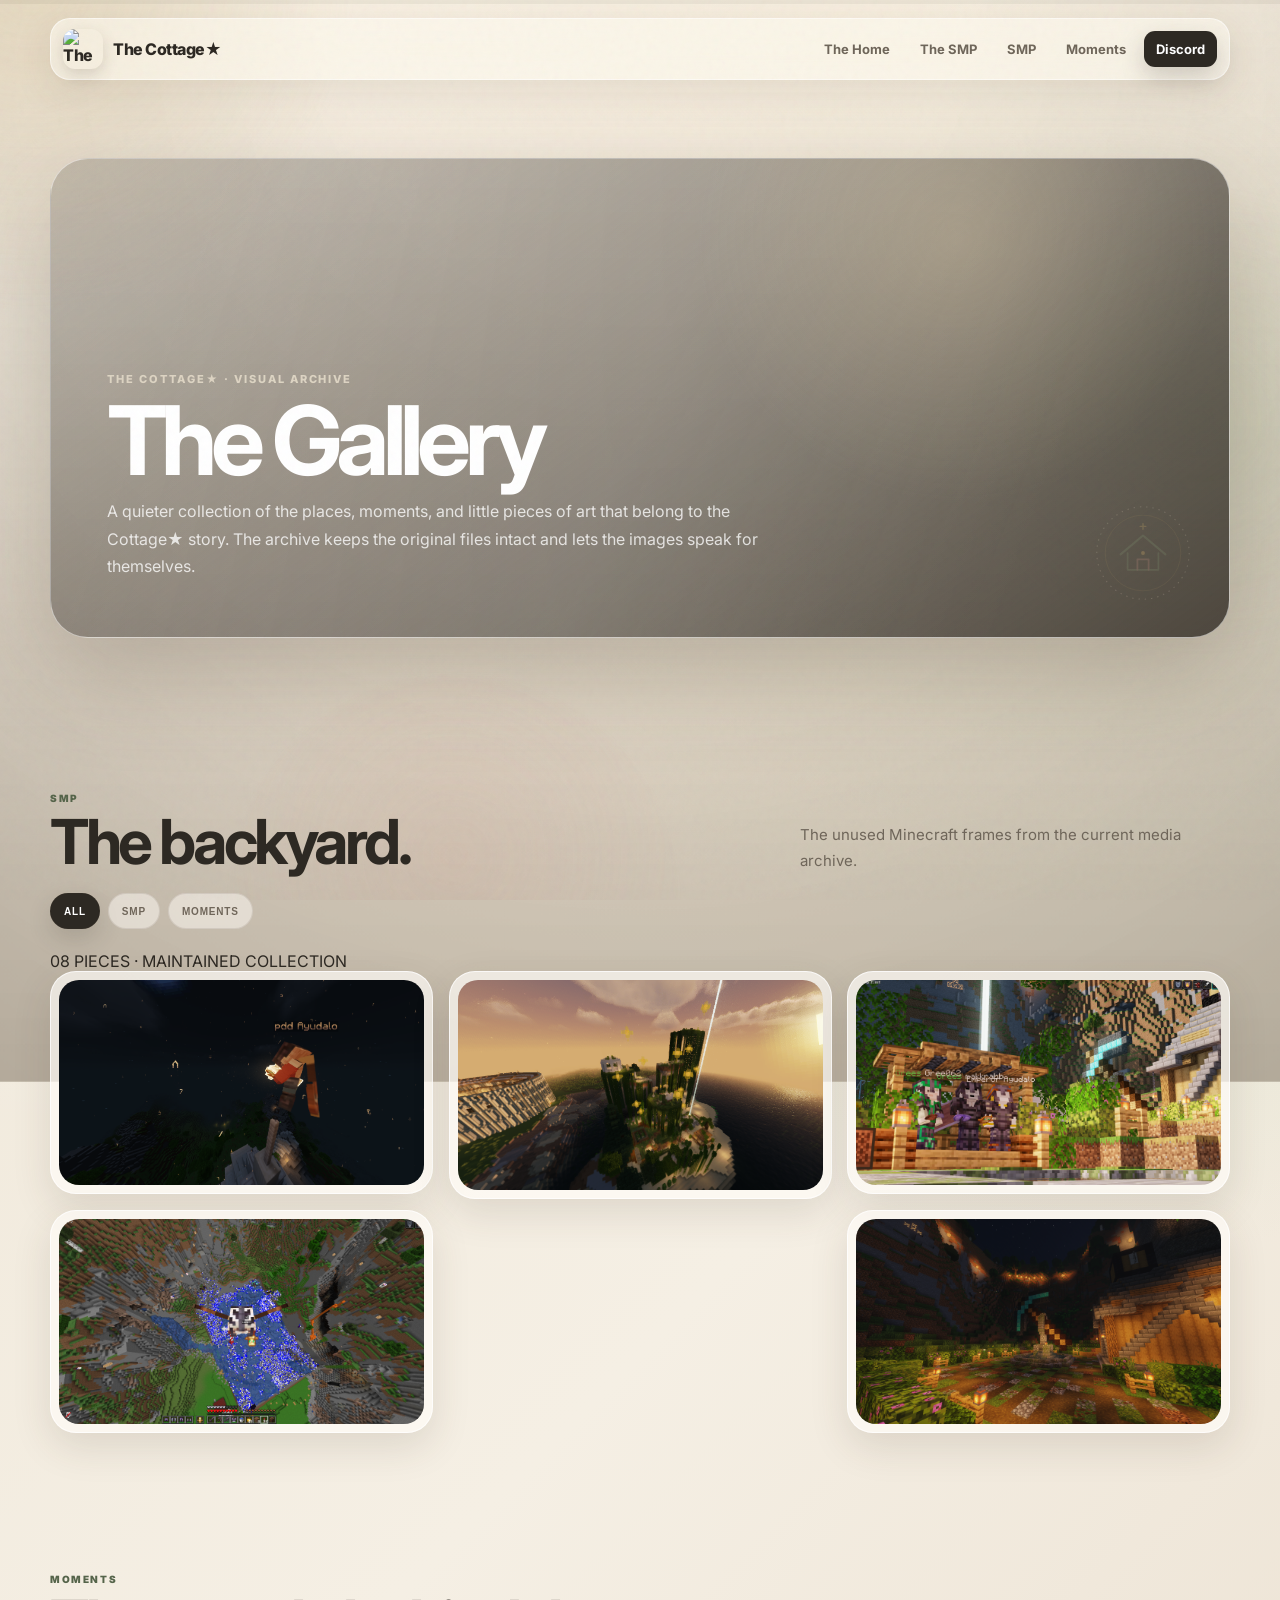
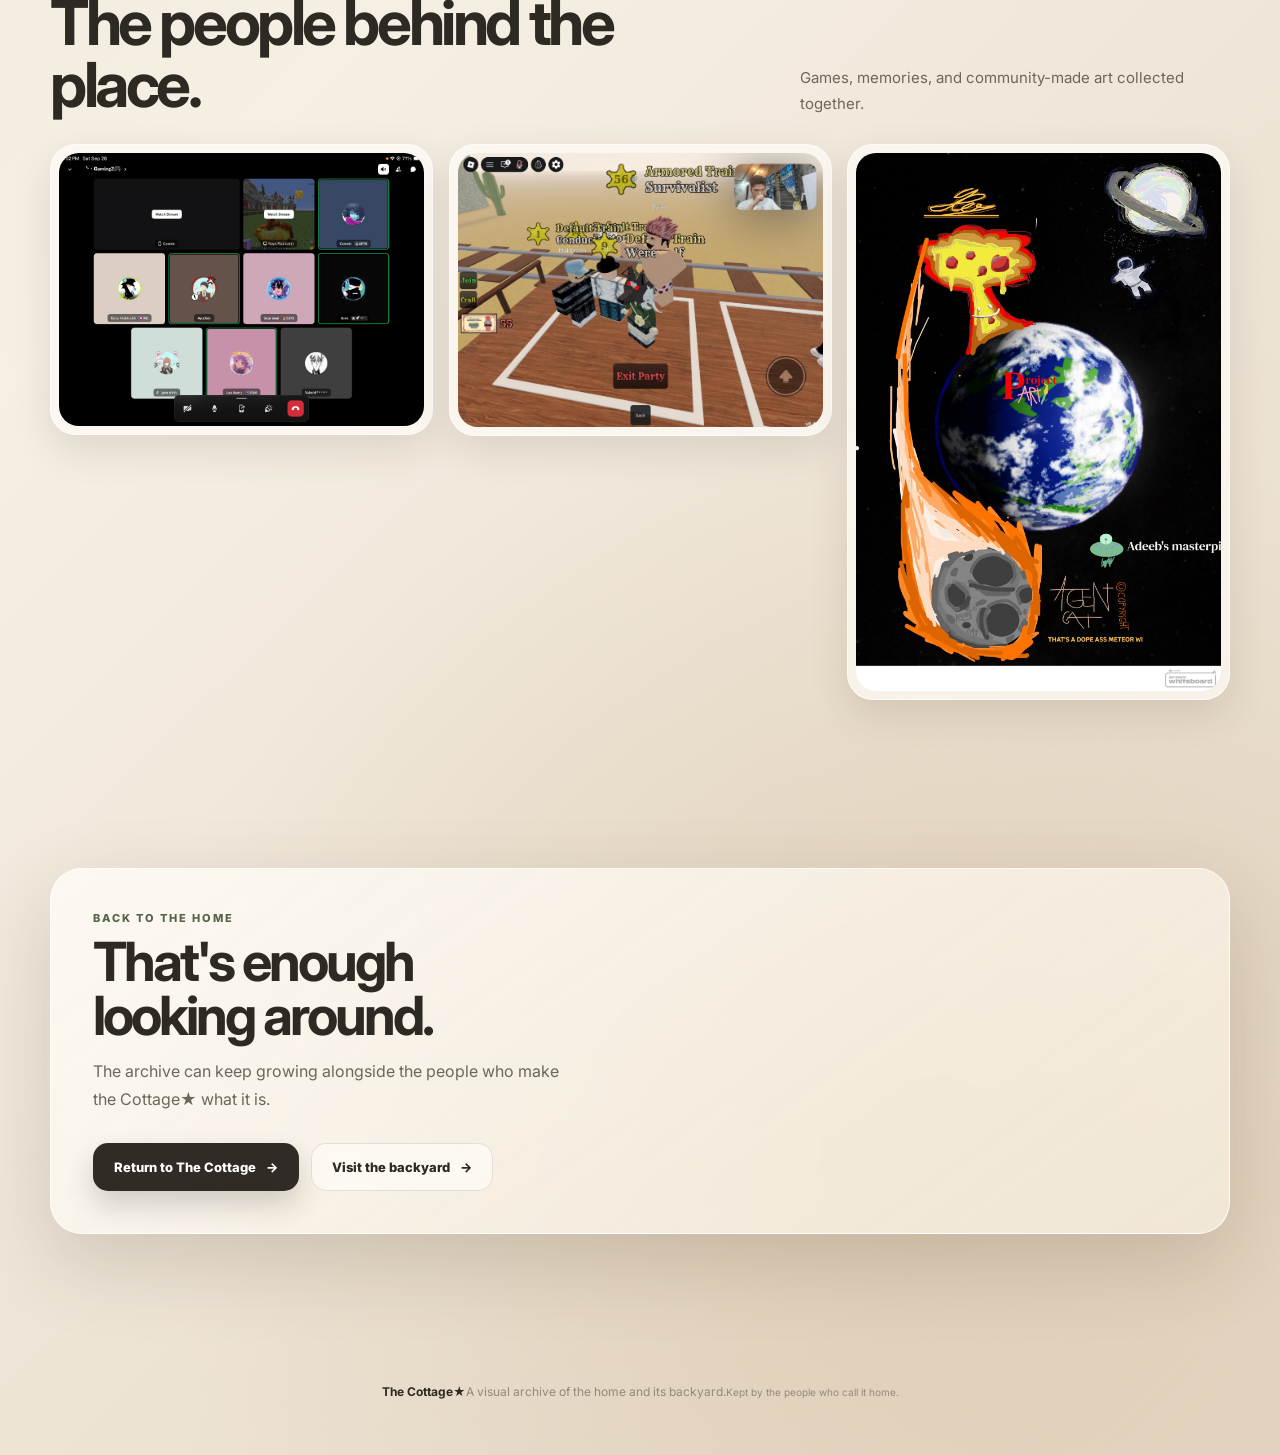
==== commit 614b7107: "Add archive count and polish footer consistency" ====
--- a/gallery.html
+++ b/gallery.html
@@ -51,10 +51,13 @@
       <div><div class="archive-kicker">SMP</div><h2>The backyard.</h2></div>
       <p class="section-intro">The unused Minecraft frames from the current media archive.</p>
     </div>
-    <div class="gallery-filters" role="group" aria-label="Filter gallery">
-      <button type="button" class="gallery-filter is-active" data-filter="all" aria-pressed="true">All</button>
-      <button type="button" class="gallery-filter" data-filter="smp" aria-pressed="false">SMP</button>
-      <button type="button" class="gallery-filter" data-filter="moments" aria-pressed="false">Moments</button>
+    <div class="gallery-filter-row">
+      <div class="gallery-filters" role="group" aria-label="Filter gallery">
+        <button type="button" class="gallery-filter is-active" data-filter="all" aria-pressed="true">All</button>
+        <button type="button" class="gallery-filter" data-filter="smp" aria-pressed="false">SMP</button>
+        <button type="button" class="gallery-filter" data-filter="moments" aria-pressed="false">Moments</button>
+      </div>
+      <span class="gallery-count">08 PIECES · MAINTAINED COLLECTION</span>
     </div>
     <div class="archive-grid">
       <figure class="archive-card reveal" data-category="smp"><img class="gallery-photo" src="Media/SMP%202.png" alt="The Cottage★ SMP — SMP 2" loading="lazy" decoding="async"></figure>
@@ -91,7 +94,7 @@
     </div>
   </section>
 
-  <footer class="footer">The Cottage★ · A little corner of the internet for friends.</footer>
+  <footer class="footer"><strong>The Cottage★</strong><span>A visual archive of the home and its backyard.</span><small>Kept by the people who call it home.</small></footer>
   <div class="entrance-screen" aria-hidden="true"><div class="entrance-mark"><img src="IMG_8048-modified.png" alt="" decoding="async"><span>The Cottage★</span><small>come inside</small></div></div>
   <div class="offline-banner" role="status" aria-live="polite"><span class="offline-dot"></span><span>You appear to be offline. Some live pieces may be unavailable.</span></div>
 </div>
--- a/cottage.css
+++ b/cottage.css
@@ -1635,3 +1635,75 @@
     animation:none;
   }
 }
+
+
+/* 404 / wrong-room page */
+.error-page{
+  min-height:100vh;
+  display:grid;
+  place-items:center;
+  padding:80px 18px;
+}
+.error-card{
+  position:relative;
+  width:min(760px,100%);
+  padding:64px;
+  text-align:center;
+  overflow:hidden;
+}
+.error-card::before{
+  content:"";
+  position:absolute;
+  width:260px;
+  height:260px;
+  left:50%;
+  top:-150px;
+  transform:translateX(-50%);
+  border-radius:50%;
+  background:radial-gradient(circle,rgba(201,169,104,.20),transparent 68%);
+  animation:errorGlow 8s ease-in-out infinite;
+}
+.error-card > *{position:relative}
+.error-card h1{
+  margin:10px 0 16px;
+  font-size:clamp(38px,7vw,70px);
+  line-height:.98;
+  letter-spacing:-.065em;
+}
+.error-card p{
+  margin:0 auto;
+  max-width:520px;
+  color:var(--muted);
+  line-height:1.75;
+}
+.error-seal{
+  width:82px;
+  height:82px;
+  margin:0 auto 20px;
+  opacity:.42;
+  animation:cottageSealFloat 7.5s ease-in-out infinite;
+}
+.error-seal img{
+  display:block;
+  width:100%;
+  height:100%;
+}
+.error-note{
+  margin-top:25px;
+  color:var(--soft);
+  font-size:10px;
+  letter-spacing:.12em;
+  text-transform:uppercase;
+}
+@keyframes errorGlow{
+  0%,100%{transform:translateX(-50%) scale(.92);opacity:.65}
+  50%{transform:translateX(-50%) scale(1.08);opacity:1}
+}
+@media(max-width:700px){
+  .error-card{padding:38px 24px}
+  .error-seal{width:68px;height:68px}
+}
+@media(prefers-reduced-motion:reduce){
+  .error-card::before,
+  .error-seal{animation:none}
+}
